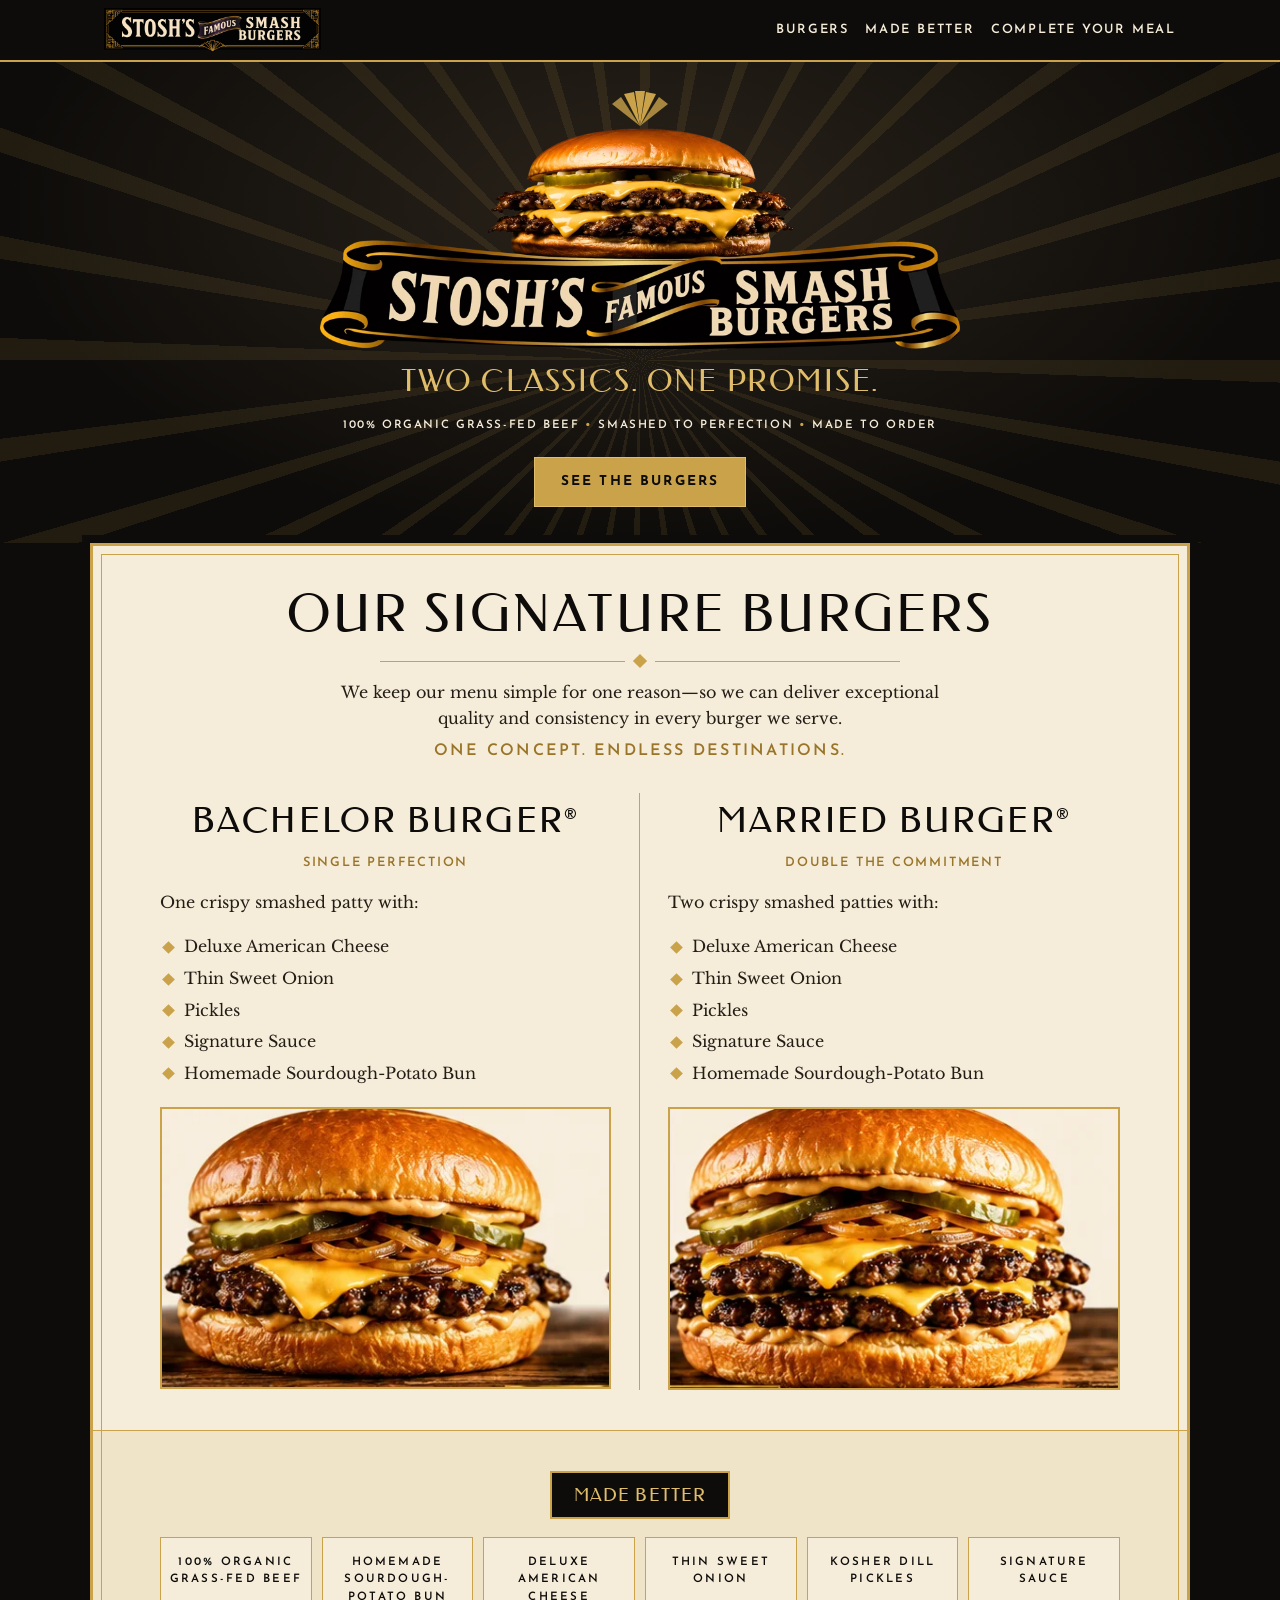
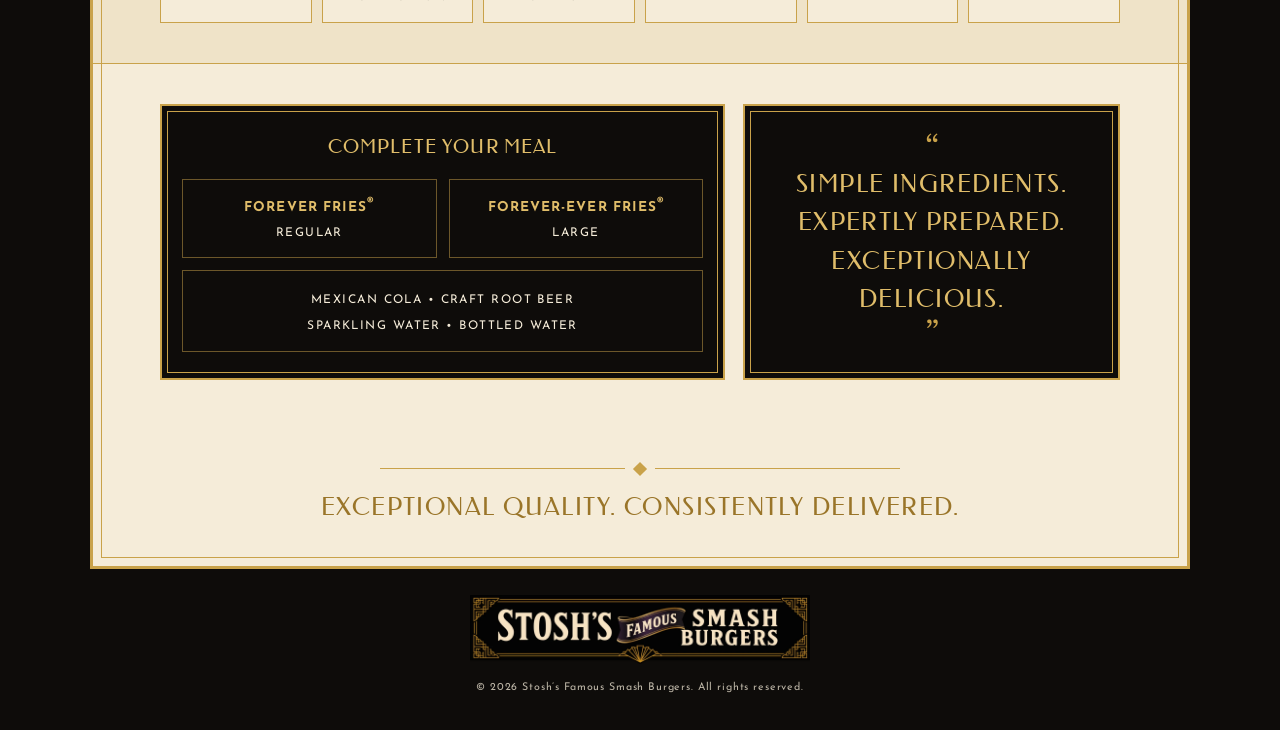
==== index.html @ ddd481c5 "Launch Stosh's Famous Smash Burgers site" ====
<!doctype html>
<html lang="en">
<head>
<meta charset="utf-8">
<meta name="viewport" content="width=device-width,initial-scale=1">
<title>Stosh’s Famous Smash Burgers | 100% Organic Grass-Fed Smash Burgers</title>
<meta name="description" content="Stosh’s Famous Smash Burgers: two classics, one promise. 100% organic grass-fed beef, smashed to perfection and made to order on a homemade sourdough-potato bun.">
<link rel="canonical" href="https://www.stoshsmashburgers.com/">
<meta name="theme-color" content="#0e0c0a">
<meta property="og:type" content="website">
<meta property="og:site_name" content="Stosh’s Famous Smash Burgers">
<meta property="og:title" content="Stosh’s Famous Smash Burgers">
<meta property="og:description" content="Two classics. One promise. 100% organic grass-fed beef, smashed to perfection, made to order.">
<meta property="og:url" content="https://www.stoshsmashburgers.com/">
<meta property="og:image" content="https://www.stoshsmashburgers.com/assets/stosh-smash-burgers-share.jpg">
<meta property="og:image:width" content="1200">
<meta property="og:image:height" content="630">
<meta property="og:image:alt" content="Stosh’s Famous Smash Burgers logo: a double smash burger over a black and gold ribbon">
<meta name="twitter:card" content="summary_large_image">
<meta name="twitter:title" content="Stosh’s Famous Smash Burgers">
<meta name="twitter:description" content="Two classics. One promise. 100% organic grass-fed beef, smashed to perfection, made to order.">
<meta name="twitter:image" content="https://www.stoshsmashburgers.com/assets/stosh-smash-burgers-share.jpg">
<meta name="twitter:image:alt" content="Stosh’s Famous Smash Burgers logo: a double smash burger over a black and gold ribbon">
<link rel="icon" href="favicon.ico" sizes="any">
<link rel="icon" type="image/png" sizes="32x32" href="favicon-32.png">
<link rel="apple-touch-icon" href="apple-touch-icon.png">
<link rel="manifest" href="site.webmanifest">
<link rel="preconnect" href="https://fonts.googleapis.com">
<link rel="preconnect" href="https://fonts.gstatic.com" crossorigin>
<link href="https://fonts.googleapis.com/css2?family=Federo&family=Josefin+Sans:wght@600;700&family=Libre+Baskerville:wght@400;700&display=swap" rel="stylesheet">
<link rel="stylesheet" href="style.css">
<script type="application/ld+json">
{"@context":"https://schema.org","@type":"Restaurant","name":"Stosh’s Famous Smash Burgers","url":"https://www.stoshsmashburgers.com/","image":"https://www.stoshsmashburgers.com/assets/stosh-smash-burgers-share.jpg","logo":"https://www.stoshsmashburgers.com/assets/icon-512.png","servesCuisine":"Burgers","slogan":"Exceptional quality. Consistently delivered."}
</script>
</head>
<body>
<a class="skip" href="#menu">Skip to the menu</a>
<header class="top">
  <div class="top-inner">
    <a class="logo" href="./" aria-label="Stosh’s Famous Smash Burgers home"><img src="assets/stosh-banner.webp" width="1400" height="284" alt="Stosh’s Famous Smash Burgers"></a>
    <nav aria-label="Main"><ul><li><a href="#menu">Burgers</a></li><li><a href="#made-better">Made Better</a></li><li><a href="#meal">Complete Your Meal</a></li></ul></nav>
  </div>
</header>
<main id="top">
  <section class="hero" aria-labelledby="hero-title">
    <svg class="fan" viewBox="0 0 72 36" aria-hidden="true"><g fill="#c9a24a"><path d="M36 36 L20 4 L30 2 Z"/><path d="M36 36 L31 1 L41 1 Z"/><path d="M36 36 L42 2 L52 4 Z"/><path d="M36 36 L8 14 L17 7 Z" opacity=".8"/><path d="M36 36 L55 7 L64 14 Z" opacity=".8"/></g></svg>
    <img class="mark" src="assets/stosh-burger-logo.webp" width="1000" height="348" alt="Stosh’s Famous Smash Burgers logo: a double smash burger over a black and gold ribbon">
    <h1 id="hero-title" class="deco sub">Two Classics. One Promise.</h1>
    <p class="tag caps">100% Organic Grass-Fed Beef <span>•</span> Smashed to Perfection <span>•</span> Made to Order</p>
    <a class="btn" href="#menu">See the Burgers</a>
  </section>

  <div class="frame">
    <section id="menu" aria-labelledby="menu-title">
      <div class="wrap">
        <h2 id="menu-title" class="deco title">Our Signature Burgers</h2>
        <div class="rule" aria-hidden="true"><i></i></div>
        <div class="intro">
          <p>We keep our menu simple for one reason—so we can deliver exceptional quality and consistency in every burger we serve.</p>
          <p class="caps gold">One Concept. Endless Destinations.</p>
        </div>
        <div class="menu-grid">
          <article class="item">
            <h3 class="deco">Bachelor Burger<sup>®</sup></h3>
            <p class="kicker caps">Single Perfection</p>
            <p>One crispy smashed patty with:</p>
            <ul><li>Deluxe American Cheese</li><li>Thin Sweet Onion</li><li>Pickles</li><li>Signature Sauce</li><li>Homemade Sourdough-Potato Bun</li></ul>
            <img src="assets/bachelor-burger.webp" width="474" height="297" loading="lazy" alt="Bachelor Burger: one crispy smashed patty with melted American cheese, thin sweet onion and pickles on a sourdough-potato bun">
          </article>
          <article class="item">
            <h3 class="deco">Married Burger<sup>®</sup></h3>
            <p class="kicker caps">Double the Commitment</p>
            <p>Two crispy smashed patties with:</p>
            <ul><li>Deluxe American Cheese</li><li>Thin Sweet Onion</li><li>Pickles</li><li>Signature Sauce</li><li>Homemade Sourdough-Potato Bun</li></ul>
            <img src="assets/married-burger.webp" width="485" height="297" loading="lazy" alt="Married Burger: two crispy smashed patties with melted American cheese, thin sweet onion and pickles on a sourdough-potato bun">
          </article>
        </div>
      </div>
    </section>

    <section id="made-better" class="better" aria-labelledby="better-title">
      <div class="wrap">
        <h2 id="better-title" class="deco banner-h">Made Better</h2>
        <ul class="ingredients caps">
          <li>100% Organic Grass-Fed Beef</li>
          <li>Homemade Sourdough-Potato Bun</li>
          <li>Deluxe American Cheese</li>
          <li>Thin Sweet Onion</li>
          <li>Kosher Dill Pickles</li>
          <li>Signature Sauce</li>
        </ul>
      </div>
    </section>

    <section id="meal" aria-labelledby="meal-title">
      <div class="wrap meal">
        <div class="panel">
          <h2 id="meal-title" class="deco">Complete Your Meal</h2>
          <div class="sides">
            <div class="s"><b>Forever Fries<sup>®</sup></b><span>Regular</span></div>
            <div class="s"><b>Forever-Ever Fries<sup>®</sup></b><span>Large</span></div>
            <div class="s drinks"><span>Mexican Cola • Craft Root Beer<br>Sparkling Water • Bottled Water</span></div>
          </div>
        </div>
        <div class="panel quote">
          <div class="q" aria-hidden="true">“</div>
          <blockquote class="deco">Simple ingredients.<br>Expertly prepared.<br>Exceptionally delicious.</blockquote>
          <div class="q" aria-hidden="true">”</div>
        </div>
      </div>
    </section>

    <div class="closing">
      <div class="rule" aria-hidden="true"><i></i></div>
      <p class="deco">Exceptional Quality. Consistently Delivered.</p>
    </div>
  </div>
</main>
<footer>
  <img src="assets/stosh-banner.webp" width="1400" height="284" loading="lazy" alt="Stosh’s Famous Smash Burgers">
  <small>© <span id="yr">2026</span> Stosh’s Famous Smash Burgers. All rights reserved.</small>
</footer>
<script>document.getElementById('yr').textContent=new Date().getFullYear();</script>
</body>
</html>
---- style.css ----
:root{--black:#0e0c0a;--ink:#1a1612;--cream:#f5ecd9;--cream-2:#efe3c8;--gold:#c9a24a;--gold-2:#e0bd6a;--gold-dk:#9a7529;--text:#231d16}
*{box-sizing:border-box}
html{scroll-behavior:smooth}
body{margin:0;background:var(--black);color:var(--text);font-family:"Libre Baskerville",Georgia,serif;font-size:16px;line-height:1.6;-webkit-text-size-adjust:100%}
img{max-width:100%;height:auto;display:block}
a{color:var(--gold-dk)}
.skip{position:absolute;left:-999px}.skip:focus{left:12px;top:12px;background:var(--gold);color:var(--black);padding:8px 12px;z-index:9}
.deco{font-family:"Federo","Josefin Sans",sans-serif;letter-spacing:.06em;text-transform:uppercase;font-weight:400}
.caps{font-family:"Josefin Sans",sans-serif;font-weight:600;letter-spacing:.14em;text-transform:uppercase}
header.top{background:var(--black);border-bottom:2px solid var(--gold);position:sticky;top:0;z-index:5}
.top-inner{max-width:1100px;margin:0 auto;display:flex;align-items:center;justify-content:space-between;gap:12px;padding:8px 14px}
.top-inner .logo img{height:44px;width:auto}
nav ul{list-style:none;margin:0;padding:0;display:flex;gap:16px}
nav a{color:var(--cream);text-decoration:none;font-family:"Josefin Sans",sans-serif;font-weight:600;font-size:.8rem;letter-spacing:.14em;text-transform:uppercase;padding:8px 0;display:inline-block}
nav a:hover,nav a:focus{color:var(--gold-2)}
@media (max-width:640px){nav{display:none}.top-inner{justify-content:center}.top-inner .logo img{height:40px}}
.frame{max-width:1100px;margin:0 auto;background:var(--cream);border:3px solid var(--gold);outline:8px solid var(--black);position:relative}
.frame::before{content:"";position:absolute;inset:8px;border:1px solid var(--gold);pointer-events:none}
.hero{background:radial-gradient(ellipse at 50% 30%,#2a231a 0%,var(--black) 70%);color:var(--cream);text-align:center;padding:28px 16px 36px;position:relative;overflow:hidden}
.hero::before{content:"";position:absolute;inset:0;background:repeating-conic-gradient(from 0deg at 50% 62%,rgba(201,162,74,.10) 0 2deg,transparent 2deg 9deg);pointer-events:none}
.hero>*{position:relative}
.hero .mark{max-width:640px;margin:0 auto 8px;width:100%}
.hero .sub{color:var(--gold-2);font-size:clamp(1.2rem,4.6vw,1.9rem);margin:6px 0}
.hero .tag{color:var(--cream);font-size:.72rem;margin:10px auto 0;max-width:46rem;line-height:1.9}
.hero .tag span{color:var(--gold)}
.btn{display:inline-block;margin-top:20px;background:var(--gold);color:var(--black);text-decoration:none;padding:13px 26px;border:1px solid var(--gold-2);font-family:"Josefin Sans",sans-serif;font-weight:700;letter-spacing:.16em;text-transform:uppercase;font-size:.85rem}
.btn:hover,.btn:focus{background:var(--gold-2)}
.fan{display:block;margin:0 auto;width:72px;height:36px}
section{padding:40px 18px}
.wrap{max-width:960px;margin:0 auto}
h1,h2,h3{margin:0;color:var(--black)}
.title{text-align:center;font-size:clamp(1.9rem,7vw,3.2rem);line-height:1.1}
.rule{display:flex;align-items:center;gap:10px;justify-content:center;margin:14px auto;max-width:520px}
.rule::before,.rule::after{content:"";flex:1;height:1px;background:var(--gold)}
.rule i{width:10px;height:10px;background:var(--gold);transform:rotate(45deg);display:block}
.gold{color:var(--gold-dk)}
.intro{text-align:center;max-width:40rem;margin:0 auto}
.intro p{margin:0 0 8px}
.menu-grid{display:grid;grid-template-columns:1fr;gap:28px;margin-top:28px}
@media (min-width:760px){.menu-grid{grid-template-columns:1fr 1fr;gap:0}.menu-grid .item:first-child{border-right:1px solid var(--gold);padding-right:28px}.menu-grid .item:last-child{padding-left:28px}}
.item h3{font-size:clamp(1.6rem,6vw,2.2rem);text-align:center}
.item h3 sup{font-size:.45em;vertical-align:super}
.item .kicker{text-align:center;color:var(--gold-dk);font-size:.8rem;margin:4px 0 14px}
.item ul{list-style:none;padding:0;margin:8px 0 18px}
.item li{padding:3px 0 3px 24px;position:relative}
.item li::before{content:"";position:absolute;left:4px;top:.72em;width:9px;height:9px;background:var(--gold);transform:rotate(45deg)}
.item img{border:2px solid var(--gold);width:100%;aspect-ratio:16/10;object-fit:cover}
.banner-h{display:table;margin:0 auto 18px;background:var(--black);color:var(--gold-2);border:2px solid var(--gold);padding:8px 22px;font-size:1.1rem}
.better{background:var(--cream-2);border-top:1px solid var(--gold);border-bottom:1px solid var(--gold)}
.ingredients{list-style:none;margin:0;padding:0;display:grid;grid-template-columns:repeat(2,1fr);gap:10px}
@media (min-width:760px){.ingredients{grid-template-columns:repeat(6,1fr)}}
.ingredients li{background:var(--cream);border:1px solid var(--gold);text-align:center;padding:16px 8px;font-size:.72rem;line-height:1.5;display:flex;flex-direction:column;align-items:center;gap:8px;color:var(--black)}
.ingredients svg{width:34px;height:34px;fill:var(--gold-dk)}
.meal{display:grid;grid-template-columns:1fr;gap:18px}
@media (min-width:760px){.meal{grid-template-columns:3fr 2fr}}
.panel{background:var(--black);color:var(--cream);border:2px solid var(--gold);outline:1px solid var(--gold);outline-offset:-8px;padding:26px 20px;text-align:center}
.panel h2{color:var(--gold-2);font-size:1.2rem;margin-bottom:16px}
.sides{display:grid;grid-template-columns:1fr 1fr;gap:12px}
.sides .s{border:1px solid rgba(201,162,74,.5);padding:14px 8px}
.sides .s b{display:block;color:var(--gold-2);font-family:"Josefin Sans",sans-serif;letter-spacing:.08em;text-transform:uppercase;font-size:.85rem}
.sides .s span{font-size:.75rem;letter-spacing:.12em;text-transform:uppercase;font-family:"Josefin Sans",sans-serif}
.sides .drinks{grid-column:1/-1}
.quote{display:flex;flex-direction:column;justify-content:center}
.quote blockquote{margin:0;color:var(--gold-2);font-size:clamp(1.1rem,4.4vw,1.5rem);line-height:1.6}
.quote .q{color:var(--gold);font-size:2rem;line-height:1}
.closing{text-align:center;padding:30px 18px 40px}
.closing p{font-size:clamp(1rem,4vw,1.5rem);color:var(--gold-dk);margin:0}
footer{background:var(--black);color:var(--cream);text-align:center;padding:26px 16px 34px;font-size:.8rem}
footer img{max-width:340px;margin:0 auto 12px;width:80%}
footer small{opacity:.75;font-family:"Josefin Sans",sans-serif;letter-spacing:.08em}
.nf{min-height:60vh;text-align:center;padding:60px 18px}
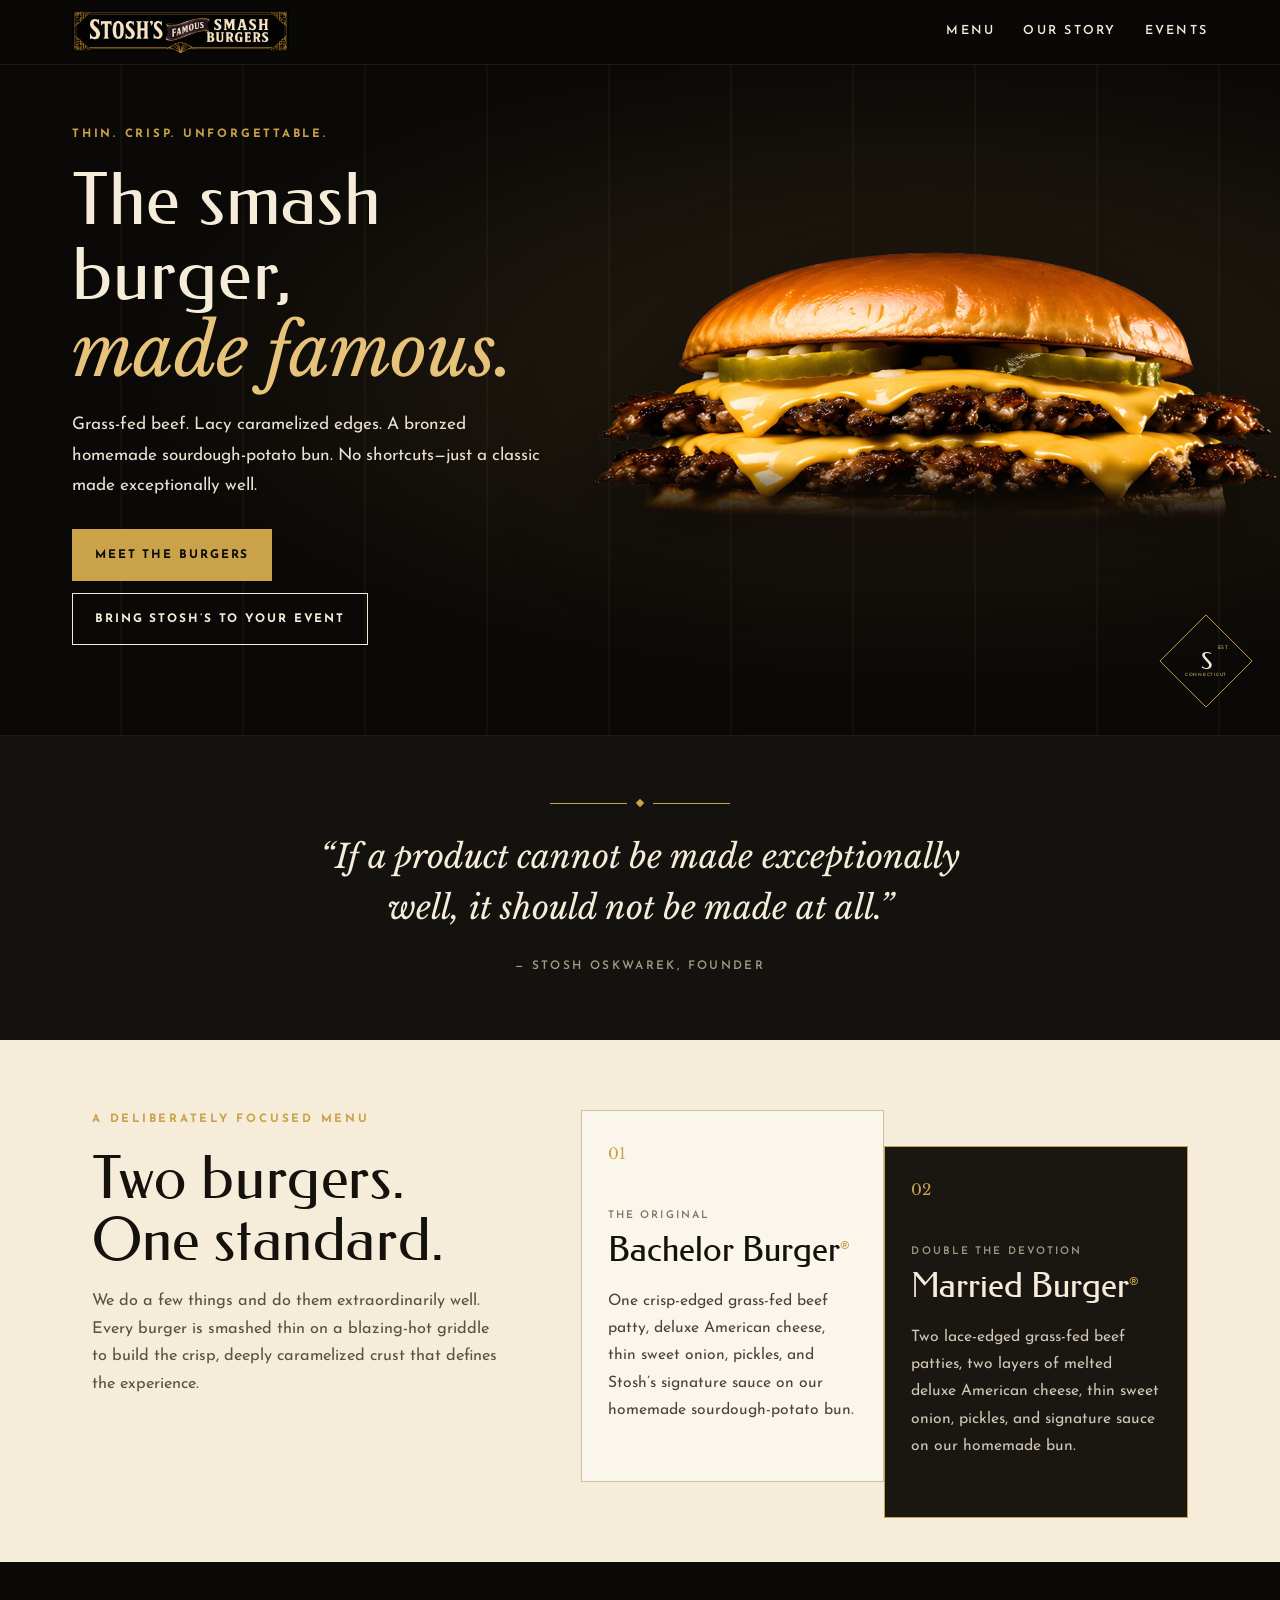
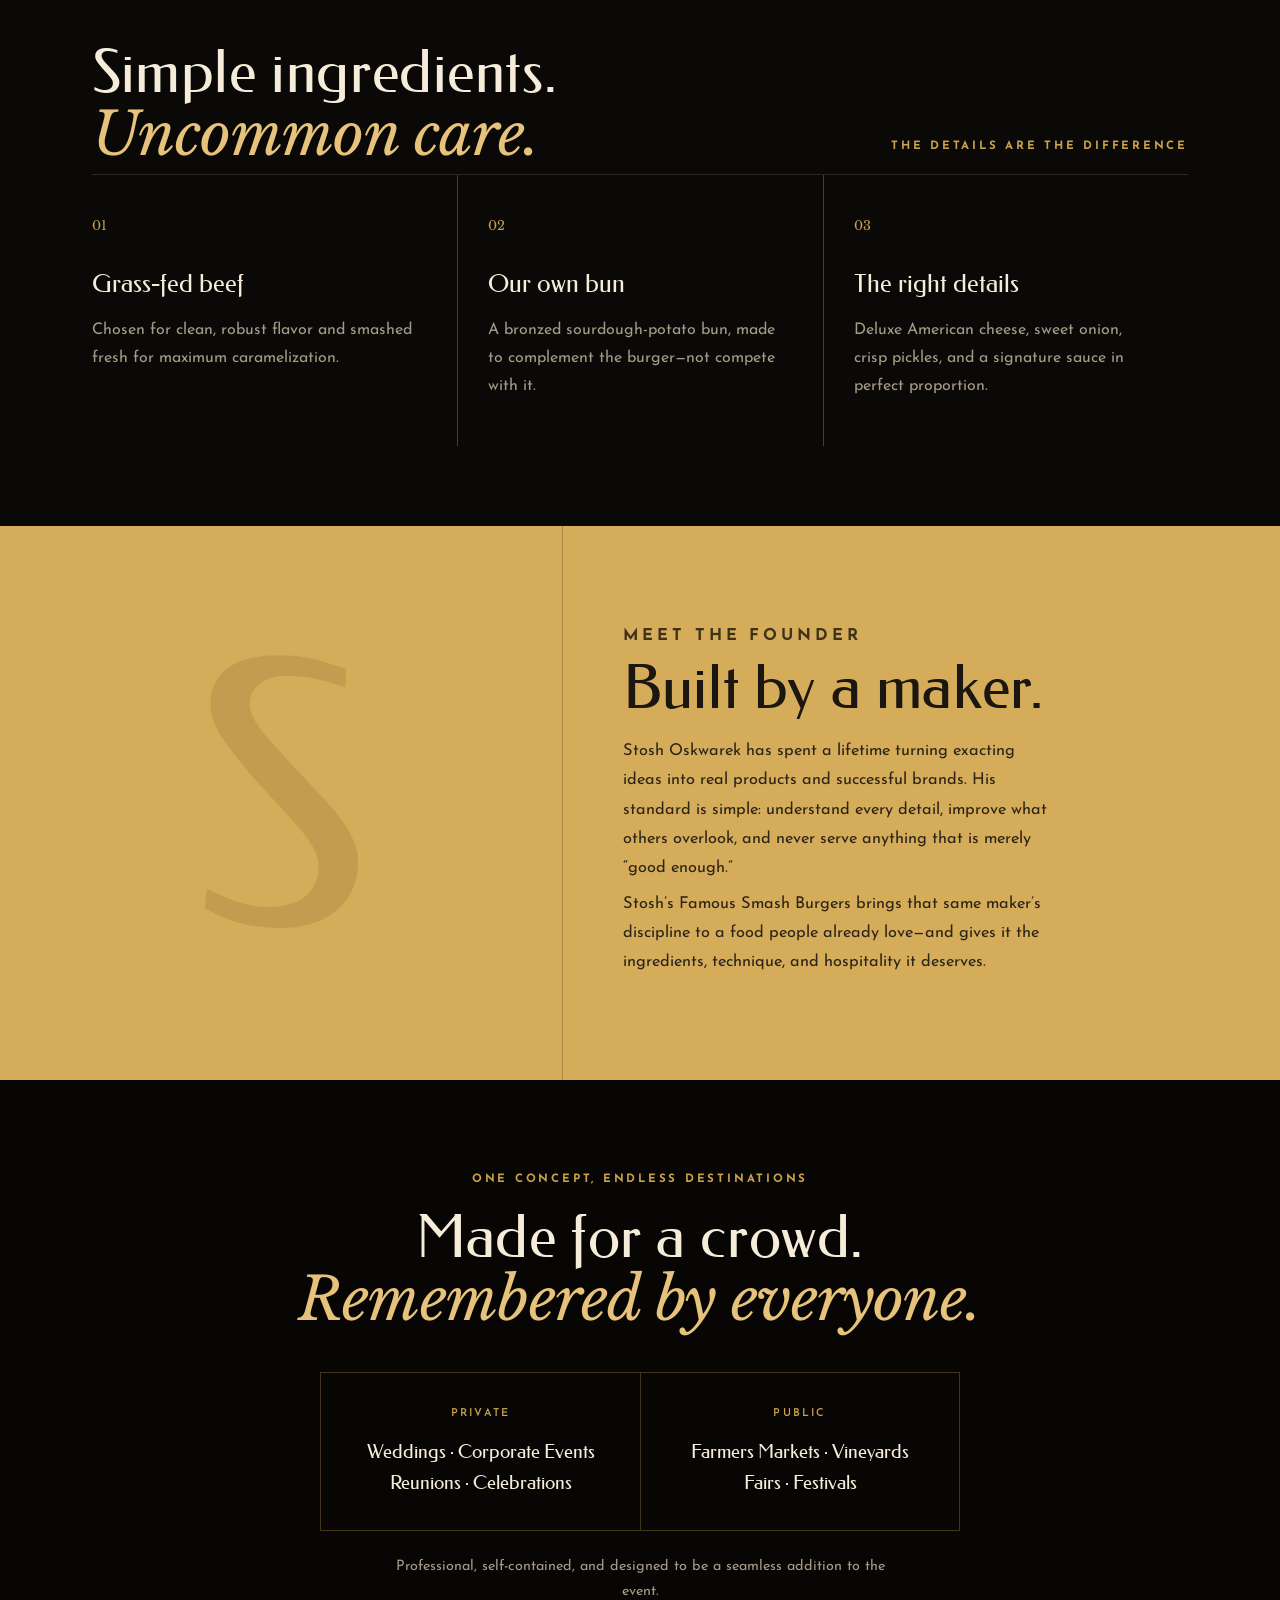
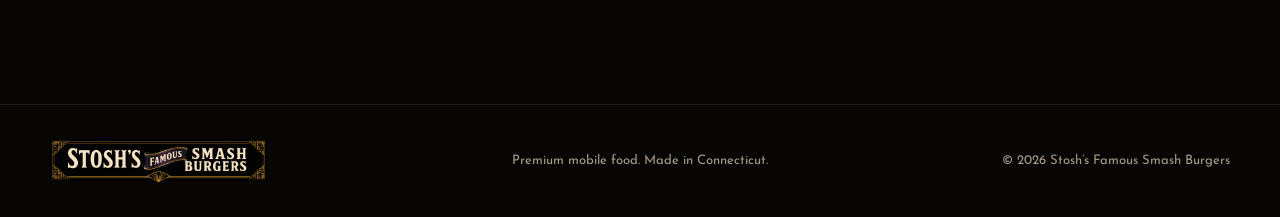
==== commit 967285ec: "Match ChatGPT site content and layout: hero, quote, menu, details, founder, events" ====
--- a/index.html
+++ b/index.html
@@ -3,123 +3,132 @@
 <head>
 <meta charset="utf-8">
 <meta name="viewport" content="width=device-width,initial-scale=1">
-<title>Stosh’s Famous Smash Burgers | 100% Organic Grass-Fed Smash Burgers</title>
-<meta name="description" content="Stosh’s Famous Smash Burgers: two classics, one promise. 100% organic grass-fed beef, smashed to perfection and made to order on a homemade sourdough-potato bun.">
+<title>Stosh’s Famous Smash Burgers | The smash burger, made famous.</title>
+<meta name="description" content="Thin. Crisp. Unforgettable. Stosh’s Famous Smash Burgers: grass-fed beef, lacy caramelized edges and a bronzed homemade sourdough-potato bun. Premium mobile food for private and public events, made in Connecticut.">
 <link rel="canonical" href="https://www.stoshsmashburgers.com/">
-<meta name="theme-color" content="#0e0c0a">
+<meta name="theme-color" content="#0a0907">
 <meta property="og:type" content="website">
 <meta property="og:site_name" content="Stosh’s Famous Smash Burgers">
-<meta property="og:title" content="Stosh’s Famous Smash Burgers">
-<meta property="og:description" content="Two classics. One promise. 100% organic grass-fed beef, smashed to perfection, made to order.">
+<meta property="og:title" content="Stosh’s Famous Smash Burgers | The smash burger, made famous.">
+<meta property="og:description" content="Grass-fed beef. Lacy caramelized edges. A bronzed homemade sourdough-potato bun. Premium mobile food. Made in Connecticut.">
 <meta property="og:url" content="https://www.stoshsmashburgers.com/">
 <meta property="og:image" content="https://www.stoshsmashburgers.com/assets/stosh-smash-burgers-share.jpg">
 <meta property="og:image:width" content="1200">
 <meta property="og:image:height" content="630">
-<meta property="og:image:alt" content="Stosh’s Famous Smash Burgers logo: a double smash burger over a black and gold ribbon">
+<meta property="og:image:alt" content="Stosh’s Famous Smash Burgers logo over a black and gold background with the words: The smash burger, made famous.">
 <meta name="twitter:card" content="summary_large_image">
-<meta name="twitter:title" content="Stosh’s Famous Smash Burgers">
-<meta name="twitter:description" content="Two classics. One promise. 100% organic grass-fed beef, smashed to perfection, made to order.">
+<meta name="twitter:title" content="Stosh’s Famous Smash Burgers | The smash burger, made famous.">
+<meta name="twitter:description" content="Grass-fed beef. Lacy caramelized edges. A bronzed homemade sourdough-potato bun. Premium mobile food. Made in Connecticut.">
 <meta name="twitter:image" content="https://www.stoshsmashburgers.com/assets/stosh-smash-burgers-share.jpg">
-<meta name="twitter:image:alt" content="Stosh’s Famous Smash Burgers logo: a double smash burger over a black and gold ribbon">
+<meta name="twitter:image:alt" content="Stosh’s Famous Smash Burgers logo over a black and gold background with the words: The smash burger, made famous.">
 <link rel="icon" href="favicon.ico" sizes="any">
 <link rel="icon" type="image/png" sizes="32x32" href="favicon-32.png">
 <link rel="apple-touch-icon" href="apple-touch-icon.png">
 <link rel="manifest" href="site.webmanifest">
 <link rel="preconnect" href="https://fonts.googleapis.com">
 <link rel="preconnect" href="https://fonts.gstatic.com" crossorigin>
-<link href="https://fonts.googleapis.com/css2?family=Federo&family=Josefin+Sans:wght@600;700&family=Libre+Baskerville:wght@400;700&display=swap" rel="stylesheet">
+<link href="https://fonts.googleapis.com/css2?family=Federo&family=Josefin+Sans:wght@400;600;700&family=Libre+Baskerville:ital,wght@0,400;0,700;1,400&display=swap" rel="stylesheet">
 <link rel="stylesheet" href="style.css">
 <script type="application/ld+json">
-{"@context":"https://schema.org","@type":"Restaurant","name":"Stosh’s Famous Smash Burgers","url":"https://www.stoshsmashburgers.com/","image":"https://www.stoshsmashburgers.com/assets/stosh-smash-burgers-share.jpg","logo":"https://www.stoshsmashburgers.com/assets/icon-512.png","servesCuisine":"Burgers","slogan":"Exceptional quality. Consistently delivered."}
+{"@context":"https://schema.org","@type":"FoodEstablishment","name":"Stosh’s Famous Smash Burgers","url":"https://www.stoshsmashburgers.com/","image":"https://www.stoshsmashburgers.com/assets/stosh-smash-burgers-share.jpg","logo":"https://www.stoshsmashburgers.com/assets/icon-512.png","description":"Premium mobile food. Made in Connecticut. Smash burgers made with grass-fed beef on a homemade sourdough-potato bun, for weddings, corporate events, reunions, celebrations, farmers markets, vineyards, fairs and festivals.","slogan":"Thin. Crisp. Unforgettable.","servesCuisine":"Burgers","founder":{"@type":"Person","name":"Stosh Oskwarek"},"foundingLocation":{"@type":"Place","name":"Connecticut"},"hasMenu":{"@type":"Menu","hasMenuSection":{"@type":"MenuSection","name":"Burgers","hasMenuItem":[{"@type":"MenuItem","name":"Bachelor Burger®","description":"One crisp-edged grass-fed beef patty, deluxe American cheese, thin sweet onion, pickles, and Stosh’s signature sauce on our homemade sourdough-potato bun."},{"@type":"MenuItem","name":"Married Burger®","description":"Two lace-edged grass-fed beef patties, two layers of melted deluxe American cheese, thin sweet onion, pickles, and signature sauce on our homemade bun."}]}}}
 </script>
 </head>
 <body>
 <a class="skip" href="#menu">Skip to the menu</a>
 <header class="top">
   <div class="top-inner">
-    <a class="logo" href="./" aria-label="Stosh’s Famous Smash Burgers home"><img src="assets/stosh-banner.webp" width="1400" height="284" alt="Stosh’s Famous Smash Burgers"></a>
-    <nav aria-label="Main"><ul><li><a href="#menu">Burgers</a></li><li><a href="#made-better">Made Better</a></li><li><a href="#meal">Complete Your Meal</a></li></ul></nav>
+    <a class="logo" href="#top" aria-label="Stosh’s Famous Smash Burgers, back to top"><img src="assets/stosh-banner.webp" width="1400" height="284" alt="Stosh’s Famous Smash Burgers"></a>
+    <nav aria-label="Main"><ul><li><a href="#menu">Menu</a></li><li><a href="#story">Our Story</a></li><li><a href="#events">Events</a></li></ul></nav>
   </div>
 </header>
-<main id="top">
-  <section class="hero" aria-labelledby="hero-title">
-    <svg class="fan" viewBox="0 0 72 36" aria-hidden="true"><g fill="#c9a24a"><path d="M36 36 L20 4 L30 2 Z"/><path d="M36 36 L31 1 L41 1 Z"/><path d="M36 36 L42 2 L52 4 Z"/><path d="M36 36 L8 14 L17 7 Z" opacity=".8"/><path d="M36 36 L55 7 L64 14 Z" opacity=".8"/></g></svg>
-    <img class="mark" src="assets/stosh-burger-logo.webp" width="1000" height="348" alt="Stosh’s Famous Smash Burgers logo: a double smash burger over a black and gold ribbon">
-    <h1 id="hero-title" class="deco sub">Two Classics. One Promise.</h1>
-    <p class="tag caps">100% Organic Grass-Fed Beef <span>•</span> Smashed to Perfection <span>•</span> Made to Order</p>
-    <a class="btn" href="#menu">See the Burgers</a>
+<main>
+  <section class="hero" id="top" aria-labelledby="hero-title">
+    <div class="hero-inner">
+      <div class="hero-copy">
+        <p class="eyebrow">Thin. Crisp. Unforgettable.</p>
+        <h1 id="hero-title" class="display">The smash burger, <em>made famous.</em></h1>
+        <p class="lede">Grass-fed beef. Lacy caramelized edges. A bronzed homemade sourdough-potato bun. No shortcuts—just a classic made exceptionally well.</p>
+        <div class="btns"><a class="btn solid" href="#menu">Meet the Burgers</a><a class="btn line" href="#events">Bring Stosh’s to Your Event</a></div>
+      </div>
+      <div class="hero-art"><img src="assets/hero-smash-burger.webp" width="1400" height="449" fetchpriority="high" alt="A double smash burger with melted American cheese and pickles on a bronzed bun"></div>
+    </div>
+    <svg class="badge" viewBox="0 0 100 100" role="img" aria-label="Est. Connecticut"><path d="M50 2 L98 50 L50 98 L2 50 Z" fill="none" stroke="#c9a24a" stroke-width="1"/><text x="62" y="38" fill="#e6c27a" font-family="Josefin Sans,sans-serif" font-size="5" letter-spacing=".8">EST.</text><text x="50" y="58" text-anchor="middle" fill="#f5ecd9" font-family="Federo,serif" font-size="24">S</text><text x="50" y="66" text-anchor="middle" fill="#e6c27a" font-family="Josefin Sans,sans-serif" font-size="4.6" letter-spacing=".8">CONNECTICUT</text></svg>
   </section>
 
-  <div class="frame">
-    <section id="menu" aria-labelledby="menu-title">
-      <div class="wrap">
-        <h2 id="menu-title" class="deco title">Our Signature Burgers</h2>
-        <div class="rule" aria-hidden="true"><i></i></div>
-        <div class="intro">
-          <p>We keep our menu simple for one reason—so we can deliver exceptional quality and consistency in every burger we serve.</p>
-          <p class="caps gold">One Concept. Endless Destinations.</p>
-        </div>
-        <div class="menu-grid">
-          <article class="item">
-            <h3 class="deco">Bachelor Burger<sup>®</sup></h3>
-            <p class="kicker caps">Single Perfection</p>
-            <p>One crispy smashed patty with:</p>
-            <ul><li>Deluxe American Cheese</li><li>Thin Sweet Onion</li><li>Pickles</li><li>Signature Sauce</li><li>Homemade Sourdough-Potato Bun</li></ul>
-            <img src="assets/bachelor-burger.webp" width="474" height="297" loading="lazy" alt="Bachelor Burger: one crispy smashed patty with melted American cheese, thin sweet onion and pickles on a sourdough-potato bun">
-          </article>
-          <article class="item">
-            <h3 class="deco">Married Burger<sup>®</sup></h3>
-            <p class="kicker caps">Double the Commitment</p>
-            <p>Two crispy smashed patties with:</p>
-            <ul><li>Deluxe American Cheese</li><li>Thin Sweet Onion</li><li>Pickles</li><li>Signature Sauce</li><li>Homemade Sourdough-Potato Bun</li></ul>
-            <img src="assets/married-burger.webp" width="485" height="297" loading="lazy" alt="Married Burger: two crispy smashed patties with melted American cheese, thin sweet onion and pickles on a sourdough-potato bun">
-          </article>
-        </div>
+  <section class="quote" aria-label="Founder quote">
+    <div class="rule" aria-hidden="true"><i></i></div>
+    <figure style="margin:0">
+      <blockquote>“If a product cannot be made exceptionally well, it should not be made at all.”</blockquote>
+      <figcaption><cite>— STOSH OSKWAREK, FOUNDER</cite></figcaption>
+    </figure>
+  </section>
+
+  <section class="menu" id="menu" aria-labelledby="menu-title">
+    <div class="wrap menu-grid">
+      <div>
+        <p class="eyebrow">A Deliberately Focused Menu</p>
+        <h2 id="menu-title" class="display">Two burgers.<br>One standard.</h2>
+        <p class="intro">We do a few things and do them extraordinarily well. Every burger is smashed thin on a blazing-hot griddle to build the crisp, deeply caramelized crust that defines the experience.</p>
       </div>
-    </section>
+      <div class="cards">
+        <article class="card light">
+          <p class="num">01</p>
+          <p class="kick">The Original</p>
+          <h3>Bachelor Burger<sup>®</sup></h3>
+          <p class="desc">One crisp-edged grass-fed beef patty, deluxe American cheese, thin sweet onion, pickles, and Stosh’s signature sauce on our homemade sourdough-potato bun.</p>
+        </article>
+        <article class="card dark">
+          <p class="num">02</p>
+          <p class="kick">Double the Devotion</p>
+          <h3>Married Burger<sup>®</sup></h3>
+          <p class="desc">Two lace-edged grass-fed beef patties, two layers of melted deluxe American cheese, thin sweet onion, pickles, and signature sauce on our homemade bun.</p>
+        </article>
+      </div>
+    </div>
+  </section>
 
-    <section id="made-better" class="better" aria-labelledby="better-title">
-      <div class="wrap">
-        <h2 id="better-title" class="deco banner-h">Made Better</h2>
-        <ul class="ingredients caps">
-          <li>100% Organic Grass-Fed Beef</li>
-          <li>Homemade Sourdough-Potato Bun</li>
-          <li>Deluxe American Cheese</li>
-          <li>Thin Sweet Onion</li>
-          <li>Kosher Dill Pickles</li>
-          <li>Signature Sauce</li>
-        </ul>
+  <section class="details" aria-labelledby="details-title">
+    <div class="wrap">
+      <div class="details-head">
+        <h2 id="details-title" class="display">Simple ingredients. <em>Uncommon care.</em></h2>
+        <p class="eyebrow">The Details Are the Difference</p>
       </div>
-    </section>
+      <ol class="points">
+        <li><p class="num">01</p><h3>Grass-fed beef</h3><p>Chosen for clean, robust flavor and smashed fresh for maximum caramelization.</p></li>
+        <li><p class="num">02</p><h3>Our own bun</h3><p>A bronzed sourdough-potato bun, made to complement the burger—not compete with it.</p></li>
+        <li><p class="num">03</p><h3>The right details</h3><p>Deluxe American cheese, sweet onion, crisp pickles, and a signature sauce in perfect proportion.</p></li>
+      </ol>
+    </div>
+  </section>
 
-    <section id="meal" aria-labelledby="meal-title">
-      <div class="wrap meal">
-        <div class="panel">
-          <h2 id="meal-title" class="deco">Complete Your Meal</h2>
-          <div class="sides">
-            <div class="s"><b>Forever Fries<sup>®</sup></b><span>Regular</span></div>
-            <div class="s"><b>Forever-Ever Fries<sup>®</sup></b><span>Large</span></div>
-            <div class="s drinks"><span>Mexican Cola • Craft Root Beer<br>Sparkling Water • Bottled Water</span></div>
-          </div>
-        </div>
-        <div class="panel quote">
-          <div class="q" aria-hidden="true">“</div>
-          <blockquote class="deco">Simple ingredients.<br>Expertly prepared.<br>Exceptionally delicious.</blockquote>
-          <div class="q" aria-hidden="true">”</div>
-        </div>
+  <section class="founder" id="story" aria-labelledby="story-title">
+    <div class="mono" aria-hidden="true">S</div>
+    <div class="copy">
+      <p class="eyebrow">Meet the Founder</p>
+      <h2 id="story-title" class="display">Built by a maker.</h2>
+      <p>Stosh Oskwarek has spent a lifetime turning exacting ideas into real products and successful brands. His standard is simple: understand every detail, improve what others overlook, and never serve anything that is merely “good enough.”</p>
+      <p>Stosh’s Famous Smash Burgers brings that same maker’s discipline to a food people already love—and gives it the ingredients, technique, and hospitality it deserves.</p>
+    </div>
+  </section>
+
+  <section class="events" id="events" aria-labelledby="events-title">
+    <div class="wrap">
+      <p class="eyebrow">One Concept, Endless Destinations</p>
+      <h2 id="events-title" class="display">Made for a crowd. <em>Remembered by everyone.</em></h2>
+      <div class="ev-grid">
+        <div><h3>PRIVATE</h3><p>Weddings · Corporate Events<br>Reunions · Celebrations</p></div>
+        <div><h3>PUBLIC</h3><p>Farmers Markets · Vineyards<br>Fairs · Festivals</p></div>
       </div>
-    </section>
-
-    <div class="closing">
-      <div class="rule" aria-hidden="true"><i></i></div>
-      <p class="deco">Exceptional Quality. Consistently Delivered.</p>
+      <p class="note">Professional, self-contained, and designed to be a seamless addition to the event.</p>
     </div>
-  </div>
+  </section>
 </main>
 <footer>
-  <img src="assets/stosh-banner.webp" width="1400" height="284" loading="lazy" alt="Stosh’s Famous Smash Burgers">
-  <small>© <span id="yr">2026</span> Stosh’s Famous Smash Burgers. All rights reserved.</small>
+  <div class="foot">
+    <a href="#top" aria-label="Back to top"><img src="assets/stosh-banner.webp" width="1400" height="284" loading="lazy" alt="Stosh’s Famous Smash Burgers"></a>
+    <p class="c">Premium mobile food. Made in Connecticut.</p>
+    <p class="r">© 2026 Stosh’s Famous Smash Burgers</p>
+  </div>
 </footer>
-<script>document.getElementById('yr').textContent=new Date().getFullYear();</script>
 </body>
 </html>
--- a/style.css
+++ b/style.css
@@ -1,71 +1,97 @@
-:root{--black:#0e0c0a;--ink:#1a1612;--cream:#f5ecd9;--cream-2:#efe3c8;--gold:#c9a24a;--gold-2:#e0bd6a;--gold-dk:#9a7529;--text:#231d16}
+:root{--black:#0a0907;--ink:#14120e;--ink-2:#1a1712;--cream:#f5ecd9;--cream-2:#efe3c8;--gold:#c9a24a;--gold-2:#e6c27a;--gold-bg:#d4ac5a;--gold-dk:#8f6b22;--text:#2a241b;--muted:#a59a86;--line:rgba(201,162,74,.35)}
 *{box-sizing:border-box}
-html{scroll-behavior:smooth}
-body{margin:0;background:var(--black);color:var(--text);font-family:"Libre Baskerville",Georgia,serif;font-size:16px;line-height:1.6;-webkit-text-size-adjust:100%}
+html{scroll-behavior:smooth;scroll-padding-top:72px}
+body{margin:0;background:var(--black);color:var(--cream);font-family:"Libre Baskerville",Georgia,serif;font-size:16px;line-height:1.7;-webkit-text-size-adjust:100%}
 img{max-width:100%;height:auto;display:block}
-a{color:var(--gold-dk)}
 .skip{position:absolute;left:-999px}.skip:focus{left:12px;top:12px;background:var(--gold);color:var(--black);padding:8px 12px;z-index:9}
-.deco{font-family:"Federo","Josefin Sans",sans-serif;letter-spacing:.06em;text-transform:uppercase;font-weight:400}
-.caps{font-family:"Josefin Sans",sans-serif;font-weight:600;letter-spacing:.14em;text-transform:uppercase}
-header.top{background:var(--black);border-bottom:2px solid var(--gold);position:sticky;top:0;z-index:5}
-.top-inner{max-width:1100px;margin:0 auto;display:flex;align-items:center;justify-content:space-between;gap:12px;padding:8px 14px}
-.top-inner .logo img{height:44px;width:auto}
-nav ul{list-style:none;margin:0;padding:0;display:flex;gap:16px}
-nav a{color:var(--cream);text-decoration:none;font-family:"Josefin Sans",sans-serif;font-weight:600;font-size:.8rem;letter-spacing:.14em;text-transform:uppercase;padding:8px 0;display:inline-block}
+.eyebrow{font-family:"Josefin Sans",sans-serif;font-weight:700;font-size:.72rem;letter-spacing:.24em;text-transform:uppercase;color:var(--gold);margin:0 0 18px}
+.display{font-family:"Federo",serif;font-weight:400;line-height:1.05;margin:0;letter-spacing:.01em}
+.display em{display:block;font-family:"Libre Baskerville",serif;font-style:italic;color:var(--gold-2);letter-spacing:-.01em}
+.wrap{max-width:1140px;margin:0 auto;padding:0 22px}
+.rule{display:flex;align-items:center;gap:10px;justify-content:center;margin:0 auto 26px;width:180px}
+.rule::before,.rule::after{content:"";flex:1;height:1px;background:var(--gold)}
+.rule i{width:6px;height:6px;background:var(--gold);transform:rotate(45deg);display:block}
+/* header */
+header.top{position:sticky;top:0;z-index:5;background:rgba(10,9,7,.94);border-bottom:1px solid rgba(255,255,255,.08);backdrop-filter:blur(6px)}
+.top-inner{max-width:1180px;margin:0 auto;display:flex;align-items:center;justify-content:space-between;gap:12px;padding:10px 22px}
+.logo img{height:44px;width:auto}
+nav ul{list-style:none;margin:0;padding:0;display:flex;gap:28px}
+nav a{color:var(--cream);text-decoration:none;font-family:"Josefin Sans",sans-serif;font-weight:600;font-size:.78rem;letter-spacing:.18em;text-transform:uppercase;padding:8px 0;display:inline-block}
 nav a:hover,nav a:focus{color:var(--gold-2)}
-@media (max-width:640px){nav{display:none}.top-inner{justify-content:center}.top-inner .logo img{height:40px}}
-.frame{max-width:1100px;margin:0 auto;background:var(--cream);border:3px solid var(--gold);outline:8px solid var(--black);position:relative}
-.frame::before{content:"";position:absolute;inset:8px;border:1px solid var(--gold);pointer-events:none}
-.hero{background:radial-gradient(ellipse at 50% 30%,#2a231a 0%,var(--black) 70%);color:var(--cream);text-align:center;padding:28px 16px 36px;position:relative;overflow:hidden}
-.hero::before{content:"";position:absolute;inset:0;background:repeating-conic-gradient(from 0deg at 50% 62%,rgba(201,162,74,.10) 0 2deg,transparent 2deg 9deg);pointer-events:none}
-.hero>*{position:relative}
-.hero .mark{max-width:640px;margin:0 auto 8px;width:100%}
-.hero .sub{color:var(--gold-2);font-size:clamp(1.2rem,4.6vw,1.9rem);margin:6px 0}
-.hero .tag{color:var(--cream);font-size:.72rem;margin:10px auto 0;max-width:46rem;line-height:1.9}
-.hero .tag span{color:var(--gold)}
-.btn{display:inline-block;margin-top:20px;background:var(--gold);color:var(--black);text-decoration:none;padding:13px 26px;border:1px solid var(--gold-2);font-family:"Josefin Sans",sans-serif;font-weight:700;letter-spacing:.16em;text-transform:uppercase;font-size:.85rem}
-.btn:hover,.btn:focus{background:var(--gold-2)}
-.fan{display:block;margin:0 auto;width:72px;height:36px}
-section{padding:40px 18px}
-.wrap{max-width:960px;margin:0 auto}
-h1,h2,h3{margin:0;color:var(--black)}
-.title{text-align:center;font-size:clamp(1.9rem,7vw,3.2rem);line-height:1.1}
-.rule{display:flex;align-items:center;gap:10px;justify-content:center;margin:14px auto;max-width:520px}
-.rule::before,.rule::after{content:"";flex:1;height:1px;background:var(--gold)}
-.rule i{width:10px;height:10px;background:var(--gold);transform:rotate(45deg);display:block}
-.gold{color:var(--gold-dk)}
-.intro{text-align:center;max-width:40rem;margin:0 auto}
-.intro p{margin:0 0 8px}
-.menu-grid{display:grid;grid-template-columns:1fr;gap:28px;margin-top:28px}
-@media (min-width:760px){.menu-grid{grid-template-columns:1fr 1fr;gap:0}.menu-grid .item:first-child{border-right:1px solid var(--gold);padding-right:28px}.menu-grid .item:last-child{padding-left:28px}}
-.item h3{font-size:clamp(1.6rem,6vw,2.2rem);text-align:center}
-.item h3 sup{font-size:.45em;vertical-align:super}
-.item .kicker{text-align:center;color:var(--gold-dk);font-size:.8rem;margin:4px 0 14px}
-.item ul{list-style:none;padding:0;margin:8px 0 18px}
-.item li{padding:3px 0 3px 24px;position:relative}
-.item li::before{content:"";position:absolute;left:4px;top:.72em;width:9px;height:9px;background:var(--gold);transform:rotate(45deg)}
-.item img{border:2px solid var(--gold);width:100%;aspect-ratio:16/10;object-fit:cover}
-.banner-h{display:table;margin:0 auto 18px;background:var(--black);color:var(--gold-2);border:2px solid var(--gold);padding:8px 22px;font-size:1.1rem}
-.better{background:var(--cream-2);border-top:1px solid var(--gold);border-bottom:1px solid var(--gold)}
-.ingredients{list-style:none;margin:0;padding:0;display:grid;grid-template-columns:repeat(2,1fr);gap:10px}
-@media (min-width:760px){.ingredients{grid-template-columns:repeat(6,1fr)}}
-.ingredients li{background:var(--cream);border:1px solid var(--gold);text-align:center;padding:16px 8px;font-size:.72rem;line-height:1.5;display:flex;flex-direction:column;align-items:center;gap:8px;color:var(--black)}
-.ingredients svg{width:34px;height:34px;fill:var(--gold-dk)}
-.meal{display:grid;grid-template-columns:1fr;gap:18px}
-@media (min-width:760px){.meal{grid-template-columns:3fr 2fr}}
-.panel{background:var(--black);color:var(--cream);border:2px solid var(--gold);outline:1px solid var(--gold);outline-offset:-8px;padding:26px 20px;text-align:center}
-.panel h2{color:var(--gold-2);font-size:1.2rem;margin-bottom:16px}
-.sides{display:grid;grid-template-columns:1fr 1fr;gap:12px}
-.sides .s{border:1px solid rgba(201,162,74,.5);padding:14px 8px}
-.sides .s b{display:block;color:var(--gold-2);font-family:"Josefin Sans",sans-serif;letter-spacing:.08em;text-transform:uppercase;font-size:.85rem}
-.sides .s span{font-size:.75rem;letter-spacing:.12em;text-transform:uppercase;font-family:"Josefin Sans",sans-serif}
-.sides .drinks{grid-column:1/-1}
-.quote{display:flex;flex-direction:column;justify-content:center}
-.quote blockquote{margin:0;color:var(--gold-2);font-size:clamp(1.1rem,4.4vw,1.5rem);line-height:1.6}
-.quote .q{color:var(--gold);font-size:2rem;line-height:1}
-.closing{text-align:center;padding:30px 18px 40px}
-.closing p{font-size:clamp(1rem,4vw,1.5rem);color:var(--gold-dk);margin:0}
-footer{background:var(--black);color:var(--cream);text-align:center;padding:26px 16px 34px;font-size:.8rem}
-footer img{max-width:340px;margin:0 auto 12px;width:80%}
-footer small{opacity:.75;font-family:"Josefin Sans",sans-serif;letter-spacing:.08em}
-.nf{min-height:60vh;text-align:center;padding:60px 18px}
+@media (max-width:640px){.top-inner{flex-direction:column;gap:2px;padding:8px 14px 4px}.logo img{height:38px}nav ul{gap:22px}nav a{font-size:.7rem;padding:6px 0}html{scroll-padding-top:96px}}
+/* hero */
+.hero{position:relative;overflow:hidden;background:radial-gradient(ellipse at 72% 45%,#2a1f12 0%,var(--black) 62%);border-bottom:1px solid rgba(255,255,255,.08)}
+.hero::before{content:"";position:absolute;inset:0;background:repeating-linear-gradient(90deg,transparent 0 120px,rgba(201,162,74,.05) 120px 122px);pointer-events:none}
+.hero-inner{position:relative;max-width:1180px;margin:0 auto;padding:34px 22px 108px;display:grid;gap:8px}
+.hero-art{order:-1;margin:0 -10px}
+.hero-art img{width:100%;filter:drop-shadow(0 20px 40px rgba(0,0,0,.6))}
+.hero h1{font-size:clamp(2.9rem,12vw,5.6rem)}
+.hero .lede{color:#e9e1d2;font-family:"Josefin Sans",sans-serif;font-size:1.08rem;line-height:1.75;max-width:30rem;margin:22px 0 28px}
+.btns{display:flex;flex-wrap:wrap;gap:12px}
+.btn{display:inline-block;text-decoration:none;padding:15px 22px;font-family:"Josefin Sans",sans-serif;font-weight:700;letter-spacing:.16em;text-transform:uppercase;font-size:.74rem;border:1px solid var(--gold);text-align:center}
+.btn.solid{background:var(--gold);color:var(--black)}
+.btn.solid:hover,.btn.solid:focus{background:var(--gold-2)}
+.btn.line{color:var(--cream);border-color:var(--cream)}
+.btn.line:hover,.btn.line:focus{color:var(--gold-2);border-color:var(--gold-2)}
+.badge{position:absolute;right:26px;bottom:26px;width:96px;height:96px}
+@media (max-width:899px){.badge{width:74px;height:74px;right:14px;bottom:14px}.btns .btn{flex:1 1 100%}}
+@media (min-width:900px){.hero-inner{grid-template-columns:.9fr 1.1fr;align-items:center;min-height:620px;padding:60px 22px 90px}.hero h1{font-size:clamp(3.6rem,5.6vw,5rem)}.hero-art{order:2;margin:0 -90px 0 -20px}.hero-art img{transform:scale(1.18);transform-origin:center}}
+/* quote */
+.quote{background:var(--ink);text-align:center;padding:64px 22px}
+.quote blockquote{margin:0 auto;max-width:44rem;font-family:"Libre Baskerville",serif;font-style:italic;font-size:clamp(1.35rem,4.6vw,2.05rem);line-height:1.55;color:var(--cream)}
+.quote cite{display:block;margin-top:22px;font-style:normal;font-family:"Josefin Sans",sans-serif;font-weight:600;font-size:.74rem;letter-spacing:.2em;color:var(--muted)}
+/* menu */
+.menu{background:var(--cream);color:var(--text);padding:70px 0 80px}
+.menu-grid{display:grid;gap:36px}
+.menu h2{font-size:clamp(2.5rem,9vw,3.7rem);color:#15120d}
+.menu .intro{max-width:26rem;font-family:"Josefin Sans",sans-serif;font-size:1.02rem;color:#5a5142;margin:16px 0 0}
+.cards{display:grid;gap:0}
+.card{padding:30px 26px 56px;min-height:280px}
+.card .num{font-family:"Libre Baskerville",serif;color:var(--gold);font-size:.95rem;margin:0 0 40px}
+.card .kick{font-family:"Josefin Sans",sans-serif;font-weight:600;font-size:.66rem;letter-spacing:.2em;text-transform:uppercase;margin:0 0 6px}
+.card h3{font-family:"Federo",serif;font-weight:400;font-size:clamp(1.8rem,6vw,2.1rem);margin:0 0 18px;line-height:1.15}
+.card h3 sup{font-size:.35em;color:var(--gold);vertical-align:super}
+.card p.desc{font-family:"Josefin Sans",sans-serif;font-size:.98rem;line-height:1.75;margin:0}
+.card.light{background:#fbf6ec;border:1px solid #cdbf9f;color:#4c4436}.card.light .kick{color:#7d725f}.card.light h3{color:#15120d}
+.card.dark{background:var(--ink-2);border:1px solid var(--gold);color:#cfc6b4}.card.dark .kick{color:var(--muted)}.card.dark h3{color:var(--cream)}
+@media (min-width:900px){.menu-grid{grid-template-columns:.85fr 1.15fr;gap:40px}.cards{grid-template-columns:1fr 1fr}.card.dark{margin-top:36px;margin-bottom:-36px}.card{min-height:330px}}
+/* details */
+.details{background:var(--black);padding:80px 0}
+.details-head{display:flex;flex-wrap:wrap;align-items:flex-end;justify-content:space-between;gap:16px;border-bottom:1px solid rgba(255,255,255,.12);padding-bottom:8px}
+.details h2{font-size:clamp(2.5rem,9vw,3.7rem)}
+.details-head .eyebrow{margin:0 0 10px}
+.points{display:grid;gap:0;list-style:none;margin:0;padding:0}
+.points li{padding:34px 0;border-bottom:1px solid var(--line)}
+.points .num{font-size:.8rem;color:var(--gold);margin:0 0 26px;font-family:"Libre Baskerville",serif}
+.points h3{font-family:"Federo",serif;font-weight:400;font-size:1.55rem;margin:0 0 10px;color:var(--cream)}
+.points p{margin:0;font-family:"Josefin Sans",sans-serif;color:var(--muted);line-height:1.75}
+@media (min-width:900px){.points{grid-template-columns:repeat(3,1fr)}.points li{border-bottom:0;padding:40px 30px 46px}.points li:first-child{padding-left:0}.points li+li{border-left:1px solid var(--line)}}
+/* founder */
+.founder{background:var(--gold-bg);color:#1b160f;display:grid;position:relative;overflow:hidden}
+.founder .mono{font-family:"Federo",serif;font-size:min(70vw,360px);line-height:1;color:rgba(110,78,20,.16);text-align:center;padding:30px 0 0;user-select:none}
+.founder .copy{padding:0 22px 64px;max-width:34rem}
+.founder .eyebrow{color:#3f3217}
+.founder h2{font-size:clamp(2.6rem,9vw,3.8rem);margin-bottom:16px}
+.founder p{font-family:"Josefin Sans",sans-serif;font-size:1.02rem;line-height:1.8;margin:0 0 6px;color:#2c2416}
+@media (max-width:899px){.founder .mono{position:absolute;left:-20px;top:-10px;font-size:300px;padding:0}.founder .copy{position:relative;padding-top:64px}}
+@media (min-width:900px){.founder{grid-template-columns:44% 56%}.founder .mono{display:flex;align-items:center;justify-content:center;border-right:1px solid rgba(60,45,15,.25);padding:40px 0}.founder .copy{padding:96px 60px}}
+/* events */
+.events{background:#070605;text-align:center;padding:90px 0 100px}
+.events h2{font-size:clamp(2.4rem,9vw,3.7rem);margin-bottom:40px}
+.ev-grid{display:grid;max-width:640px;margin:0 auto;border:1px solid rgba(201,162,74,.3)}
+.ev-grid div{padding:32px 20px}
+.ev-grid div+div{border-top:1px solid rgba(201,162,74,.3)}
+.ev-grid h3{font-family:"Josefin Sans",sans-serif;font-weight:600;font-size:.68rem;letter-spacing:.2em;color:var(--gold);margin:0 0 14px}
+.ev-grid p{margin:0;font-family:"Federo",serif;font-size:1.2rem;line-height:1.6}
+.events .note{font-family:"Josefin Sans",sans-serif;color:var(--muted);font-size:.9rem;margin:24px auto 0;max-width:32rem}
+@media (min-width:700px){.ev-grid{grid-template-columns:1fr 1fr}.ev-grid div+div{border-top:0;border-left:1px solid rgba(201,162,74,.3)}}
+/* footer */
+footer{background:#070605;border-top:1px solid rgba(255,255,255,.1);padding:34px 22px}
+.foot{max-width:1180px;margin:0 auto;display:grid;gap:14px;justify-items:center;text-align:center;font-family:"Josefin Sans",sans-serif;font-size:.82rem;color:var(--muted)}
+.foot img{height:44px;width:auto}
+.foot p{margin:0}
+@media (min-width:900px){.foot{grid-template-columns:1fr 1fr 1fr;justify-items:stretch;align-items:center}.foot .c{text-align:center}.foot .r{text-align:right}}
+.nf{min-height:80vh;text-align:center;padding:60px 22px;display:flex;flex-direction:column;align-items:center;justify-content:center}
+.nf img.mark{max-width:520px;width:100%}
+.nf h1{font-size:clamp(2.2rem,8vw,3.4rem);margin:20px 0 10px}
+.nf p{font-family:"Josefin Sans",sans-serif;color:var(--muted);margin:0 0 26px}
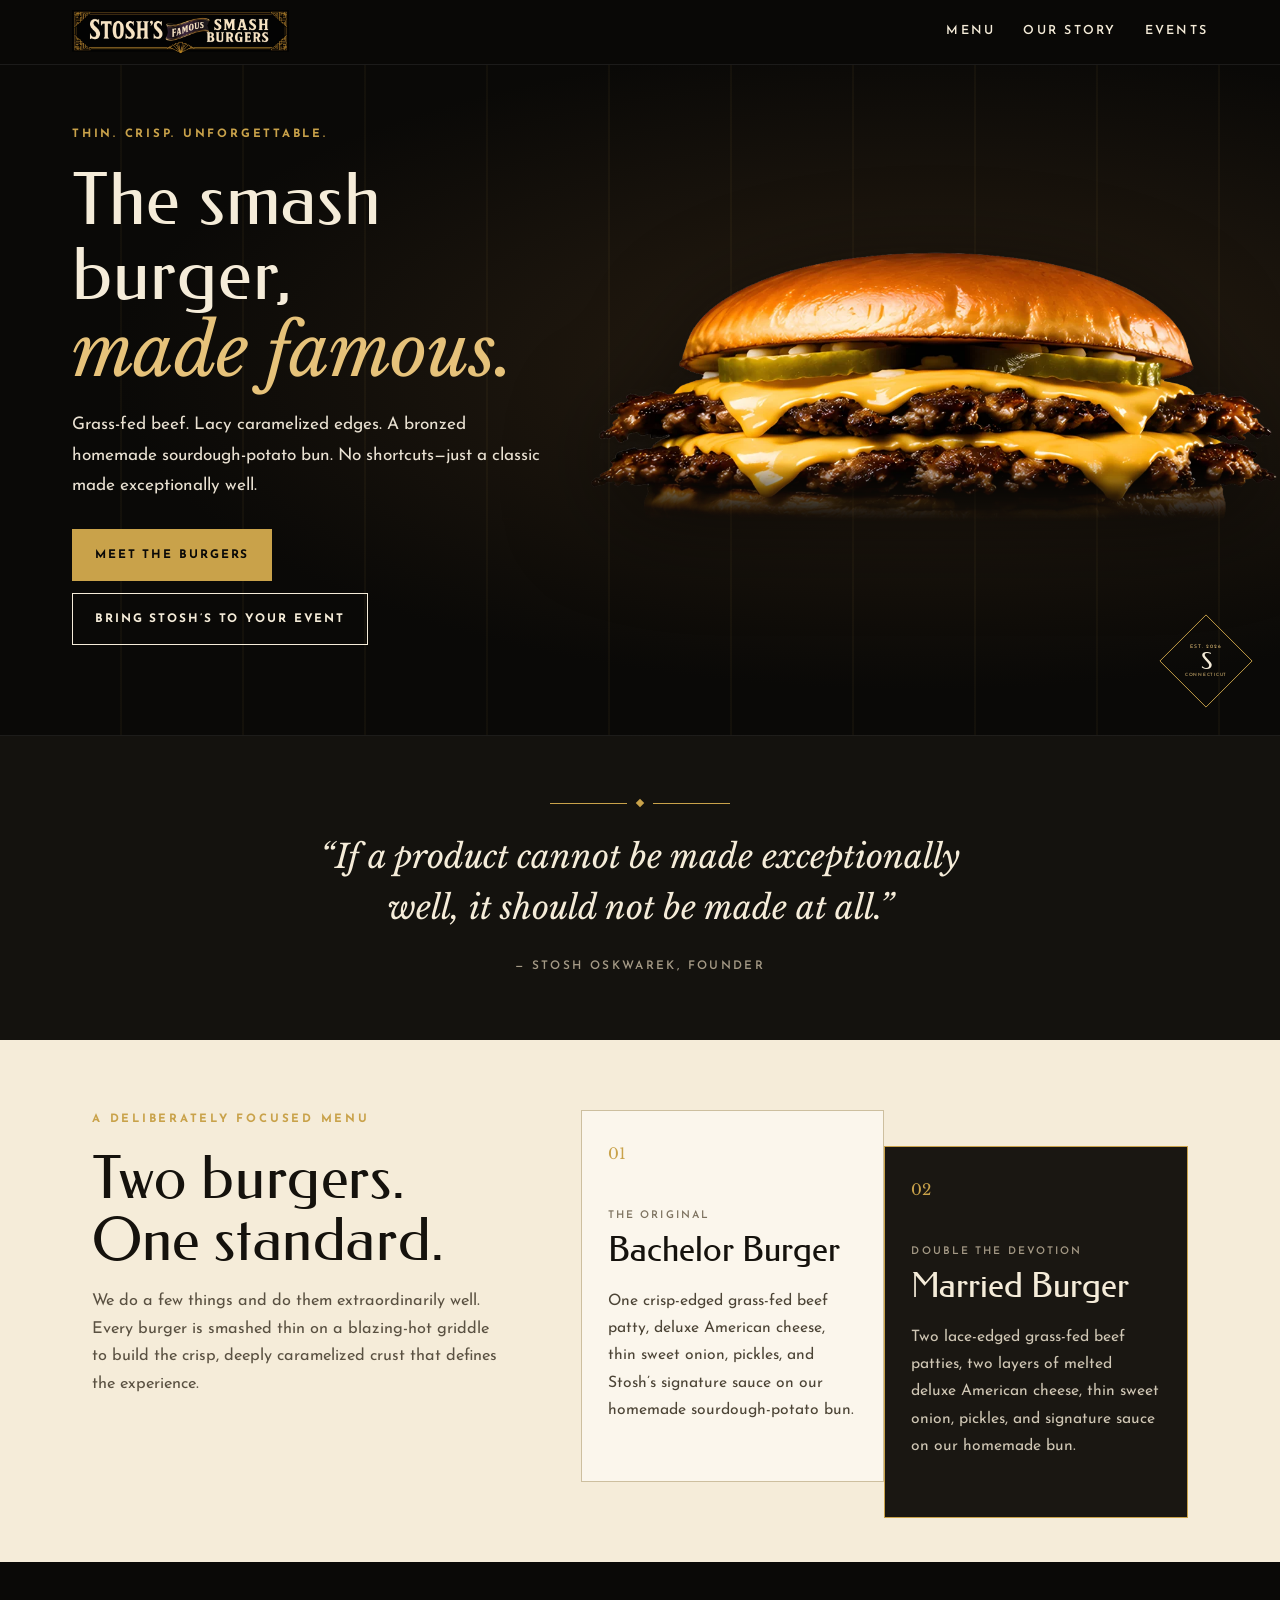
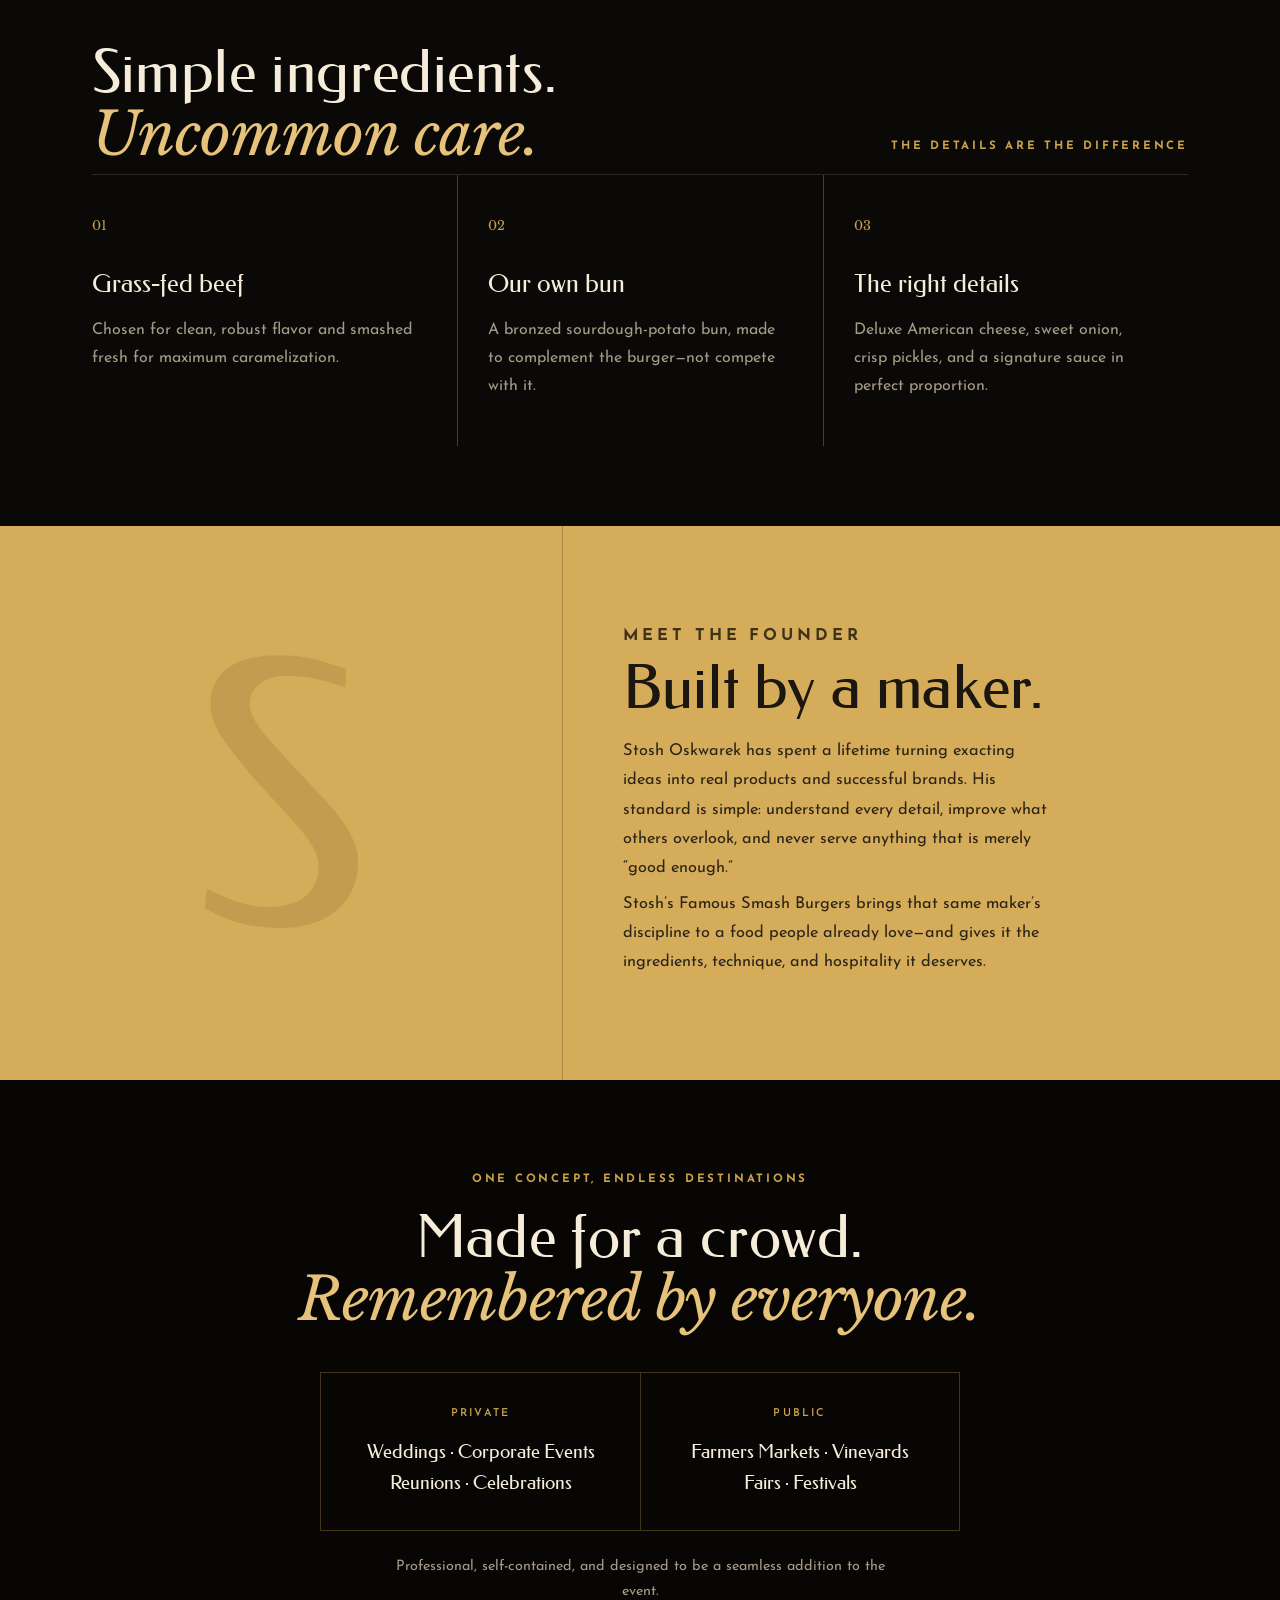
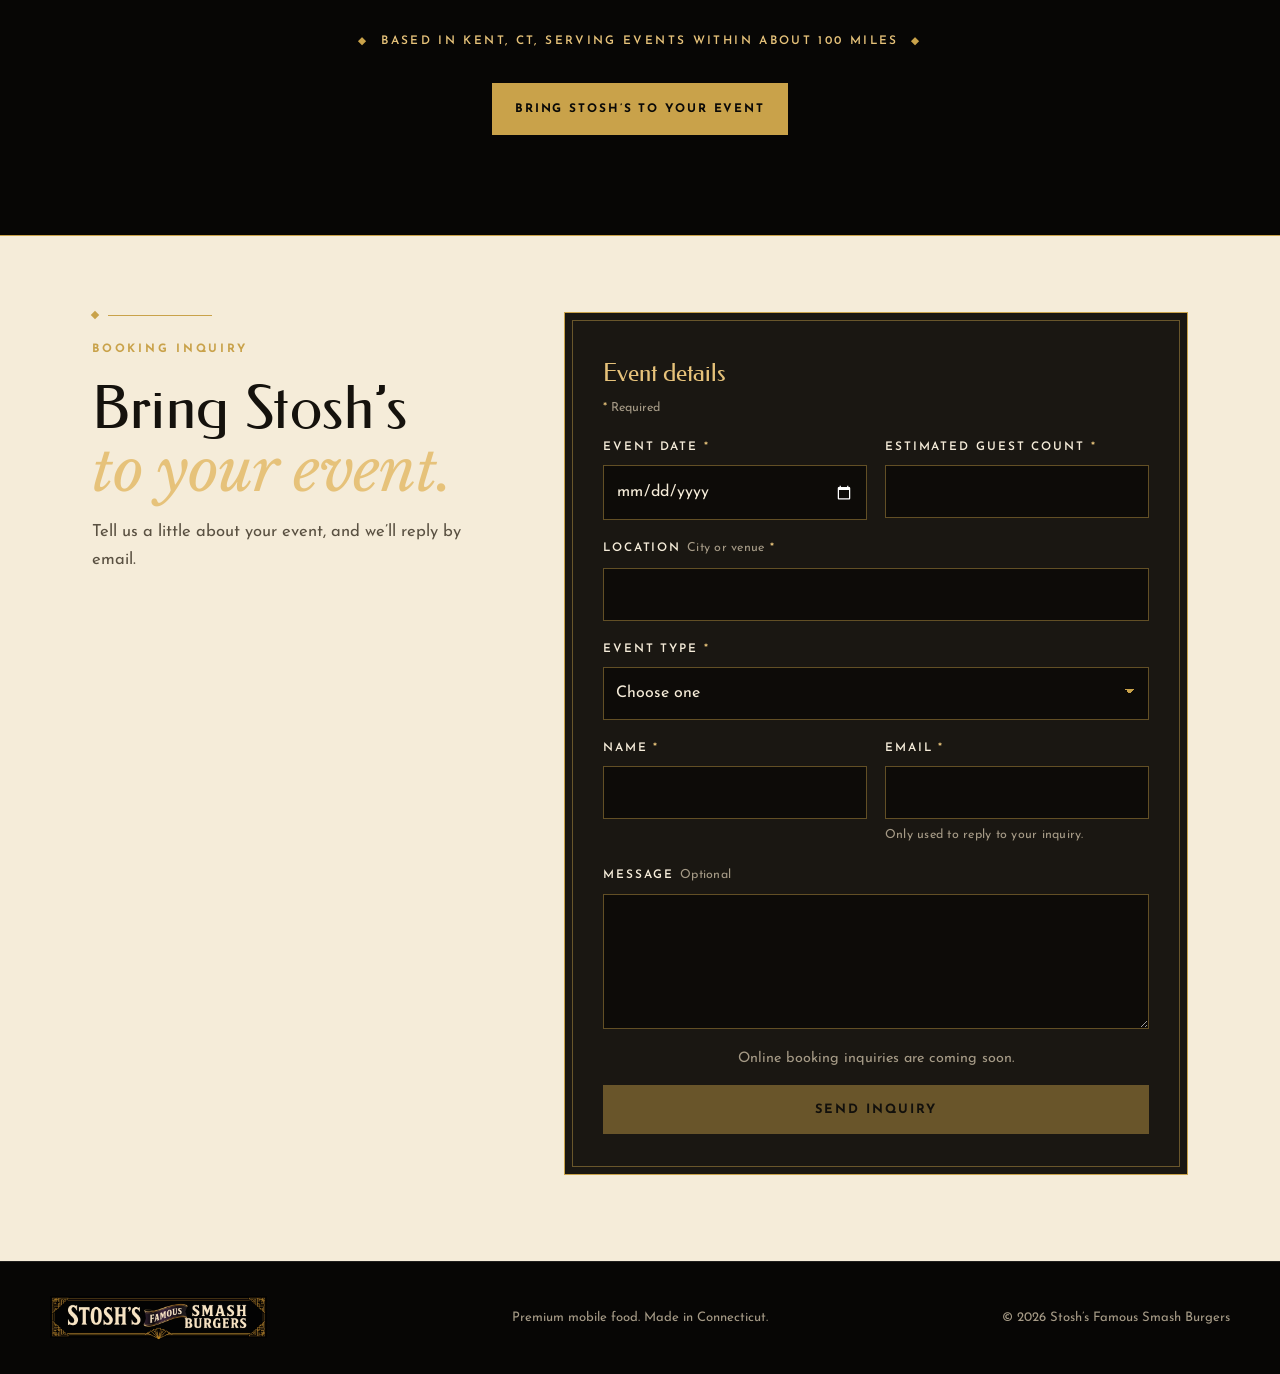
==== commit 3a95e835: "Booking inquiry section (#book, form off until FORM_ENDPOINT is set), Kent CT service area, EST. 202" ====
--- a/index.html
+++ b/index.html
@@ -30,7 +30,7 @@
 <link href="https://fonts.googleapis.com/css2?family=Federo&family=Josefin+Sans:wght@400;600;700&family=Libre+Baskerville:ital,wght@0,400;0,700;1,400&display=swap" rel="stylesheet">
 <link rel="stylesheet" href="style.css">
 <script type="application/ld+json">
-{"@context":"https://schema.org","@type":"FoodEstablishment","name":"Stosh’s Famous Smash Burgers","url":"https://www.stoshsmashburgers.com/","image":"https://www.stoshsmashburgers.com/assets/stosh-smash-burgers-share.jpg","logo":"https://www.stoshsmashburgers.com/assets/icon-512.png","description":"Premium mobile food. Made in Connecticut. Smash burgers made with grass-fed beef on a homemade sourdough-potato bun, for weddings, corporate events, reunions, celebrations, farmers markets, vineyards, fairs and festivals.","slogan":"Thin. Crisp. Unforgettable.","servesCuisine":"Burgers","founder":{"@type":"Person","name":"Stosh Oskwarek"},"foundingLocation":{"@type":"Place","name":"Connecticut"},"hasMenu":{"@type":"Menu","hasMenuSection":{"@type":"MenuSection","name":"Burgers","hasMenuItem":[{"@type":"MenuItem","name":"Bachelor Burger®","description":"One crisp-edged grass-fed beef patty, deluxe American cheese, thin sweet onion, pickles, and Stosh’s signature sauce on our homemade sourdough-potato bun."},{"@type":"MenuItem","name":"Married Burger®","description":"Two lace-edged grass-fed beef patties, two layers of melted deluxe American cheese, thin sweet onion, pickles, and signature sauce on our homemade bun."}]}}}
+{"@context":"https://schema.org","@type":"FoodEstablishment","name":"Stosh’s Famous Smash Burgers","url":"https://www.stoshsmashburgers.com/","image":"https://www.stoshsmashburgers.com/assets/stosh-smash-burgers-share.jpg","logo":"https://www.stoshsmashburgers.com/assets/icon-512.png","description":"Premium mobile food. Made in Connecticut. Smash burgers made with grass-fed beef on a homemade sourdough-potato bun, for weddings, corporate events, reunions, celebrations, farmers markets, vineyards, fairs and festivals.","slogan":"Thin. Crisp. Unforgettable.","servesCuisine":"Burgers","founder":{"@type":"Person","name":"Stosh Oskwarek"},"foundingDate":"2026","foundingLocation":{"@type":"Place","name":"Connecticut"},"address":{"@type":"PostalAddress","addressLocality":"Kent","addressRegion":"CT"},"areaServed":{"@type":"GeoCircle","geoMidpoint":{"@type":"GeoCoordinates","latitude":41.7245,"longitude":-73.4768},"geoRadius":160934},"hasMenu":{"@type":"Menu","hasMenuSection":{"@type":"MenuSection","name":"Burgers","hasMenuItem":[{"@type":"MenuItem","name":"Bachelor Burger","description":"One crisp-edged grass-fed beef patty, deluxe American cheese, thin sweet onion, pickles, and Stosh’s signature sauce on our homemade sourdough-potato bun."},{"@type":"MenuItem","name":"Married Burger","description":"Two lace-edged grass-fed beef patties, two layers of melted deluxe American cheese, thin sweet onion, pickles, and signature sauce on our homemade bun."}]}}}
 </script>
 </head>
 <body>
@@ -48,11 +48,11 @@
         <p class="eyebrow">Thin. Crisp. Unforgettable.</p>
         <h1 id="hero-title" class="display">The smash burger, <em>made famous.</em></h1>
         <p class="lede">Grass-fed beef. Lacy caramelized edges. A bronzed homemade sourdough-potato bun. No shortcuts—just a classic made exceptionally well.</p>
-        <div class="btns"><a class="btn solid" href="#menu">Meet the Burgers</a><a class="btn line" href="#events">Bring Stosh’s to Your Event</a></div>
+        <div class="btns"><a class="btn solid" href="#menu">Meet the Burgers</a><a class="btn line" href="#book">Bring Stosh’s to Your Event</a></div>
       </div>
       <div class="hero-art"><img src="assets/hero-smash-burger.webp" width="1400" height="449" fetchpriority="high" alt="A double smash burger with melted American cheese and pickles on a bronzed bun"></div>
     </div>
-    <svg class="badge" viewBox="0 0 100 100" role="img" aria-label="Est. Connecticut"><path d="M50 2 L98 50 L50 98 L2 50 Z" fill="none" stroke="#c9a24a" stroke-width="1"/><text x="62" y="38" fill="#e6c27a" font-family="Josefin Sans,sans-serif" font-size="5" letter-spacing=".8">EST.</text><text x="50" y="58" text-anchor="middle" fill="#f5ecd9" font-family="Federo,serif" font-size="24">S</text><text x="50" y="66" text-anchor="middle" fill="#e6c27a" font-family="Josefin Sans,sans-serif" font-size="4.6" letter-spacing=".8">CONNECTICUT</text></svg>
+    <svg class="badge" viewBox="0 0 100 100" role="img" aria-label="Est. 2026, Connecticut"><path d="M50 2 L98 50 L50 98 L2 50 Z" fill="none" stroke="#c9a24a" stroke-width="1"/><text x="50" y="36" text-anchor="middle" fill="#e6c27a" font-family="Josefin Sans,sans-serif" font-size="5.2" letter-spacing=".9">EST. 2026</text><text x="50" y="58" text-anchor="middle" fill="#f5ecd9" font-family="Federo,serif" font-size="24">S</text><text x="50" y="66" text-anchor="middle" fill="#e6c27a" font-family="Josefin Sans,sans-serif" font-size="4.6" letter-spacing=".8">CONNECTICUT</text></svg>
   </section>
 
   <section class="quote" aria-label="Founder quote">
@@ -74,13 +74,13 @@
         <article class="card light">
           <p class="num">01</p>
           <p class="kick">The Original</p>
-          <h3>Bachelor Burger<sup>®</sup></h3>
+          <h3>Bachelor Burger</h3>
           <p class="desc">One crisp-edged grass-fed beef patty, deluxe American cheese, thin sweet onion, pickles, and Stosh’s signature sauce on our homemade sourdough-potato bun.</p>
         </article>
         <article class="card dark">
           <p class="num">02</p>
           <p class="kick">Double the Devotion</p>
-          <h3>Married Burger<sup>®</sup></h3>
+          <h3>Married Burger</h3>
           <p class="desc">Two lace-edged grass-fed beef patties, two layers of melted deluxe American cheese, thin sweet onion, pickles, and signature sauce on our homemade bun.</p>
         </article>
       </div>
@@ -120,6 +120,64 @@
         <div><h3>PUBLIC</h3><p>Farmers Markets · Vineyards<br>Fairs · Festivals</p></div>
       </div>
       <p class="note">Professional, self-contained, and designed to be a seamless addition to the event.</p>
+      <p class="service-area"><span aria-hidden="true">◆</span> Based in Kent, CT, serving events within about 100 miles <span aria-hidden="true">◆</span></p>
+      <p class="ev-cta"><a class="btn solid" href="#book">Bring Stosh’s to Your Event</a></p>
+    </div>
+  </section>
+
+  <section class="book" id="book" aria-labelledby="book-title">
+    <div class="wrap book-grid">
+      <div class="book-head">
+        <div class="rule left" aria-hidden="true"><i></i></div>
+        <p class="eyebrow">Booking Inquiry</p>
+        <h2 id="book-title" class="display">Bring Stosh’s <em>to your event.</em></h2>
+        <p class="book-lede">Tell us a little about your event, and we’ll reply by email.</p>
+      </div>
+      <div class="book-card">
+        <form id="book-form" method="POST" novalidate aria-labelledby="book-form-title">
+          <h3 id="book-form-title" class="form-title">Event details</h3>
+          <input type="hidden" name="_subject" value="New booking inquiry - Stosh’s Famous Smash Burgers">
+          <div class="honey" aria-hidden="true"><label for="b-gotcha">Leave this empty</label><input id="b-gotcha" type="text" name="_gotcha" tabindex="-1" autocomplete="off"></div>
+          <p class="req-note"><span aria-hidden="true">*</span> Required</p>
+          <div class="grid2">
+            <div class="field"><label for="b-date">Event date <span class="req" aria-hidden="true">*</span></label><input id="b-date" name="event_date" type="date" required aria-describedby="b-date-err"><p class="ferr" id="b-date-err" hidden></p></div>
+            <div class="field"><label for="b-guests">Estimated guest count <span class="req" aria-hidden="true">*</span></label><input id="b-guests" name="guest_count" type="number" inputmode="numeric" min="1" max="100000" step="1" required aria-describedby="b-guests-err"><p class="ferr" id="b-guests-err" hidden></p></div>
+          </div>
+          <div class="field"><label for="b-location">Location <span class="hint">City or venue</span> <span class="req" aria-hidden="true">*</span></label><input id="b-location" name="location" type="text" autocomplete="address-level2" required aria-describedby="b-location-err"><p class="ferr" id="b-location-err" hidden></p></div>
+          <div class="field"><label for="b-type">Event type <span class="req" aria-hidden="true">*</span></label>
+            <select id="b-type" name="event_type" required aria-describedby="b-type-err">
+              <option value="">Choose one</option>
+              <optgroup label="Private">
+                <option value="Private: Wedding">Wedding</option>
+                <option value="Private: Corporate Event">Corporate Event</option>
+                <option value="Private: Reunion">Reunion</option>
+                <option value="Private: Celebration">Celebration</option>
+                <option value="Private: Other">Other private event</option>
+              </optgroup>
+              <optgroup label="Public">
+                <option value="Public: Farmers Market">Farmers Market</option>
+                <option value="Public: Vineyard">Vineyard</option>
+                <option value="Public: Fair">Fair</option>
+                <option value="Public: Festival">Festival</option>
+                <option value="Public: Other">Other public event</option>
+              </optgroup>
+            </select><p class="ferr" id="b-type-err" hidden></p></div>
+          <div class="grid2">
+            <div class="field"><label for="b-name">Name <span class="req" aria-hidden="true">*</span></label><input id="b-name" name="name" type="text" autocomplete="name" required aria-describedby="b-name-err"><p class="ferr" id="b-name-err" hidden></p></div>
+            <div class="field"><label for="b-email">Email <span class="req" aria-hidden="true">*</span></label><input id="b-email" name="email" type="email" autocomplete="email" inputmode="email" required aria-describedby="b-email-hint b-email-err"><span id="b-email-hint" class="hint">Only used to reply to your inquiry.</span><p class="ferr" id="b-email-err" hidden></p></div>
+          </div>
+          <div class="field"><label for="b-msg">Message <span class="hint">Optional</span></label><textarea id="b-msg" name="message" rows="4"></textarea></div>
+          <p class="form-err" id="book-err" role="alert" tabindex="-1" hidden>Sorry, your inquiry didn’t go through. Please check your connection and try again in a moment.</p>
+          <p class="form-off" id="book-off" hidden>Online booking inquiries are coming soon.</p>
+          <button class="btn solid block" type="submit" disabled aria-disabled="true">Send Inquiry</button>
+          <noscript><p class="form-off">Please turn on JavaScript to send a booking inquiry.</p></noscript>
+        </form>
+        <div class="form-ok" id="book-ok" role="status" tabindex="-1" hidden>
+          <div class="rule" aria-hidden="true"><i></i></div>
+          <h3 class="display">Thank you.</h3>
+          <p>Your inquiry is on its way. We’ll reply by email soon.</p>
+        </div>
+      </div>
     </div>
   </section>
 </main>
@@ -130,5 +188,6 @@
     <p class="r">© 2026 Stosh’s Famous Smash Burgers</p>
   </div>
 </footer>
+<script src="booking.js"></script>
 </body>
 </html>
--- a/style.css
+++ b/style.css
@@ -50,7 +50,6 @@
 .card .num{font-family:"Libre Baskerville",serif;color:var(--gold);font-size:.95rem;margin:0 0 40px}
 .card .kick{font-family:"Josefin Sans",sans-serif;font-weight:600;font-size:.66rem;letter-spacing:.2em;text-transform:uppercase;margin:0 0 6px}
 .card h3{font-family:"Federo",serif;font-weight:400;font-size:clamp(1.8rem,6vw,2.1rem);margin:0 0 18px;line-height:1.15}
-.card h3 sup{font-size:.35em;color:var(--gold);vertical-align:super}
 .card p.desc{font-family:"Josefin Sans",sans-serif;font-size:.98rem;line-height:1.75;margin:0}
 .card.light{background:#fbf6ec;border:1px solid #cdbf9f;color:#4c4436}.card.light .kick{color:#7d725f}.card.light h3{color:#15120d}
 .card.dark{background:var(--ink-2);border:1px solid var(--gold);color:#cfc6b4}.card.dark .kick{color:var(--muted)}.card.dark h3{color:var(--cream)}
@@ -95,3 +94,41 @@
 .nf img.mark{max-width:520px;width:100%}
 .nf h1{font-size:clamp(2.2rem,8vw,3.4rem);margin:20px 0 10px}
 .nf p{font-family:"Josefin Sans",sans-serif;color:var(--muted);margin:0 0 26px}
+/* events CTA + booking inquiry */
+.ev-cta{margin:30px 0 0}
+.book{background:var(--cream);color:var(--text);padding:76px 0 86px;border-top:1px solid var(--gold)}
+.book-grid{display:grid;gap:34px}
+.book .rule.left{margin:0 0 22px;width:120px}
+.book .rule.left::before{display:none}
+.book h2{font-size:clamp(2.4rem,9vw,3.7rem);color:#15120d}
+.book-lede{font-family:"Josefin Sans",sans-serif;font-size:1.04rem;color:#5a5142;max-width:24rem;margin:16px 0 0}
+.book-card{background:var(--ink-2);color:var(--cream);border:1px solid var(--gold);outline:1px solid rgba(201,162,74,.45);outline-offset:-9px;padding:30px 22px 32px}
+.form-title{font-family:"Federo",serif;font-weight:400;font-size:1.5rem;color:var(--gold-2);margin:0 0 4px}
+.req-note{font-family:"Josefin Sans",sans-serif;font-size:.78rem;color:var(--muted);margin:0 0 18px}
+.req,.req-note span{color:var(--gold-2)}
+.grid2{display:grid;gap:0 18px}
+@media (min-width:640px){.grid2{grid-template-columns:1fr 1fr}}
+.field{margin:0 0 18px;display:flex;flex-direction:column}
+.field label{font-family:"Josefin Sans",sans-serif;font-weight:600;font-size:.74rem;letter-spacing:.16em;text-transform:uppercase;color:var(--cream);margin:0 0 8px}
+.field .hint,.book .hint{font-family:"Josefin Sans",sans-serif;font-weight:400;font-size:.78rem;letter-spacing:.02em;text-transform:none;color:var(--muted)}
+.field>.hint{margin-top:6px}
+.field input,.field select,.field textarea{width:100%;font:inherit;font-family:"Josefin Sans",sans-serif;font-size:16px;color:var(--cream);background:#0d0b08;border:1px solid rgba(201,162,74,.45);border-radius:0;padding:12px 12px;min-height:48px;-webkit-appearance:none;appearance:none}
+.field input[type=date]{min-height:48px;color-scheme:dark}
+.field select{background-image:linear-gradient(45deg,transparent 50%,#c9a24a 50%),linear-gradient(135deg,#c9a24a 50%,transparent 50%);background-position:calc(100% - 18px) 21px,calc(100% - 13px) 21px;background-size:5px 5px;background-repeat:no-repeat;padding-right:36px}
+.field select option,.field select optgroup{background:#14120e;color:var(--cream)}
+.field textarea{resize:vertical;min-height:110px}
+.field input:focus,.field select:focus,.field textarea:focus{outline:2px solid var(--gold-2);outline-offset:1px;border-color:var(--gold-2)}
+.field [aria-invalid=true]{border-color:#e07a5f}
+.ferr{margin:6px 0 0;font-family:"Josefin Sans",sans-serif;font-size:.85rem;color:#f0a58f}
+.honey{position:absolute!important;left:-9999px;width:1px;height:1px;overflow:hidden}
+.btn.block{display:block;width:100%;font-size:.8rem;padding:17px 22px;cursor:pointer}
+.btn[disabled]{opacity:.45;cursor:not-allowed}
+.form-err{border:1px solid #e07a5f;color:#f6c1b2;background:rgba(224,122,95,.08);padding:12px 14px;font-family:"Josefin Sans",sans-serif;margin:0 0 16px}
+.form-off{font-family:"Josefin Sans",sans-serif;color:var(--muted);font-size:.9rem;text-align:center;margin:0 0 14px}
+.form-ok{text-align:center;padding:40px 10px}
+.form-ok h3{font-size:2.4rem;color:var(--cream);margin:0 0 10px}
+.form-ok p{font-family:"Josefin Sans",sans-serif;color:#cfc6b4;margin:0}
+.form-ok:focus{outline:none}
+@media (min-width:900px){.book-grid{grid-template-columns:.8fr 1.2fr;gap:56px;align-items:start}.book-head{position:sticky;top:110px}.book-card{padding:40px 38px 40px}}
+.service-area{margin:26px auto 0;font-family:"Josefin Sans",sans-serif;font-weight:600;font-size:.74rem;letter-spacing:.2em;text-transform:uppercase;color:var(--gold-2);max-width:48rem;line-height:1.9}
+.service-area span{font-size:.6rem;color:var(--gold);margin:0 6px;vertical-align:middle}
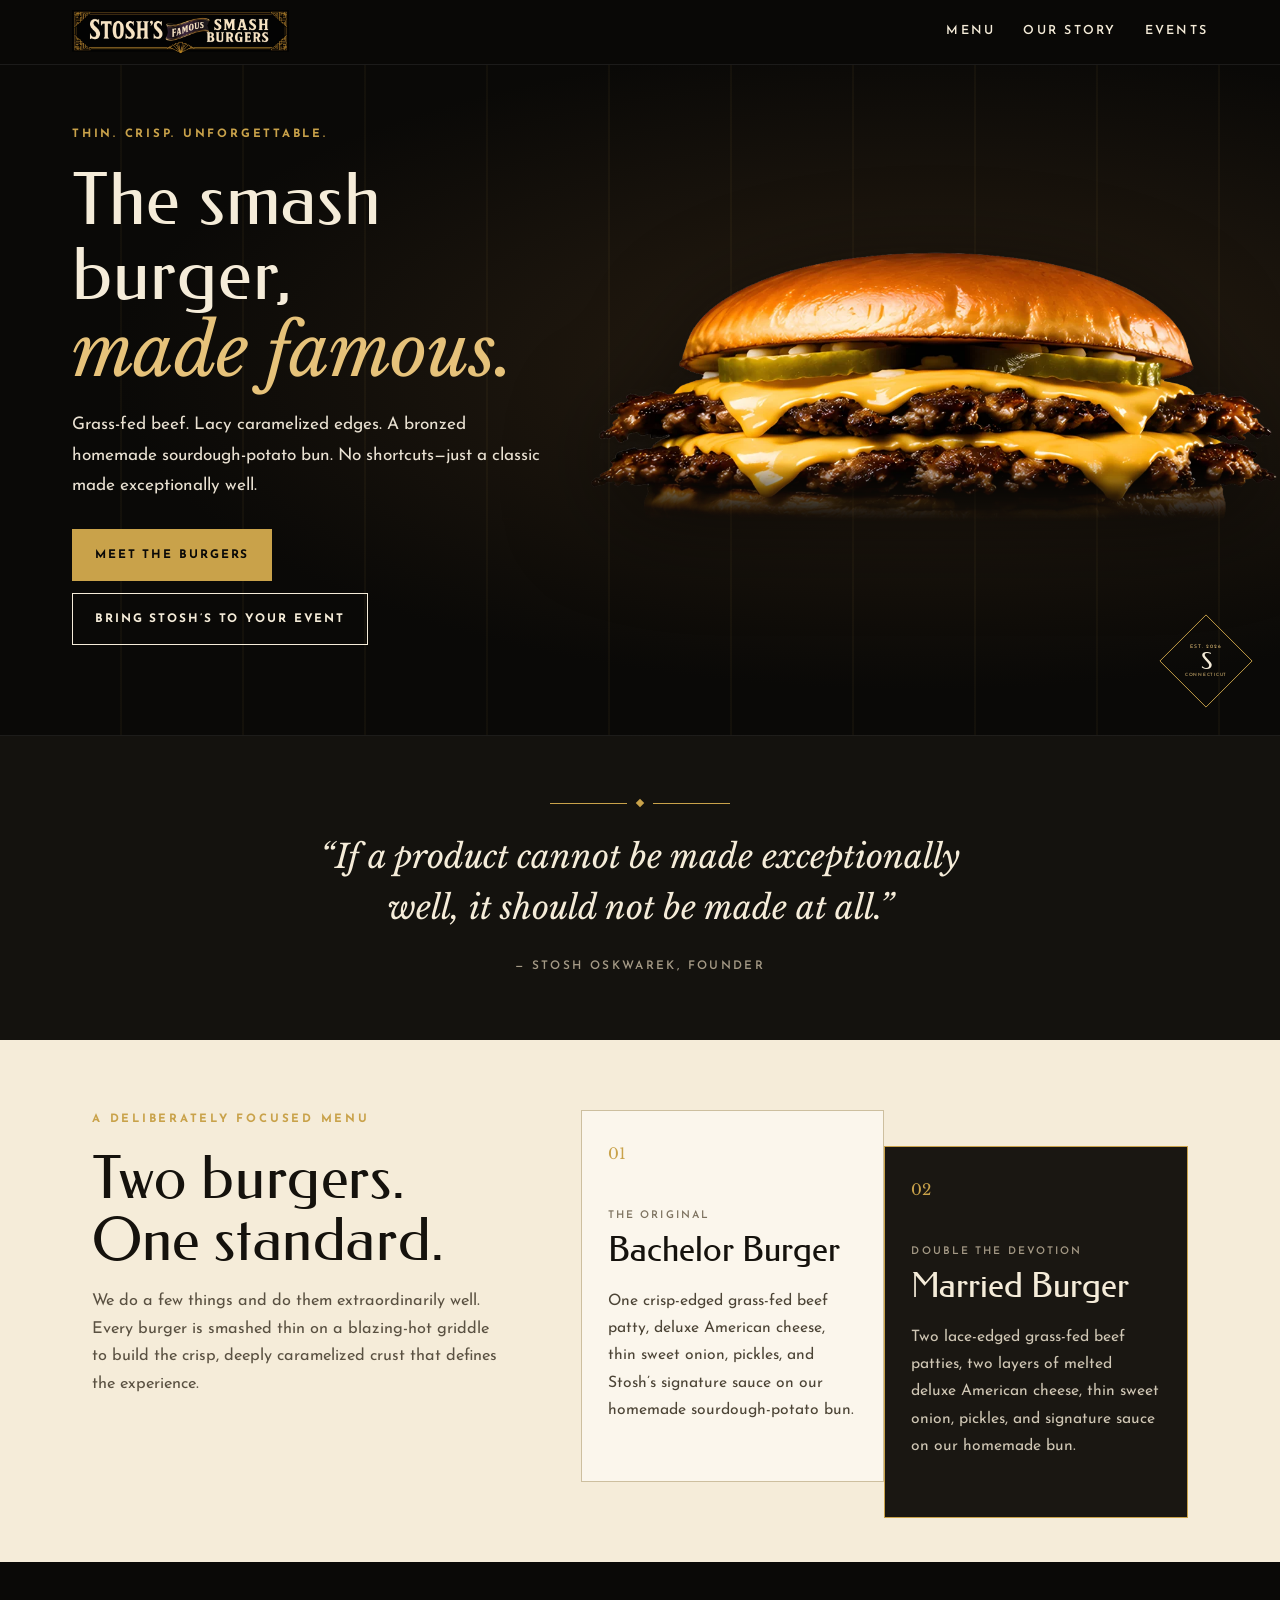
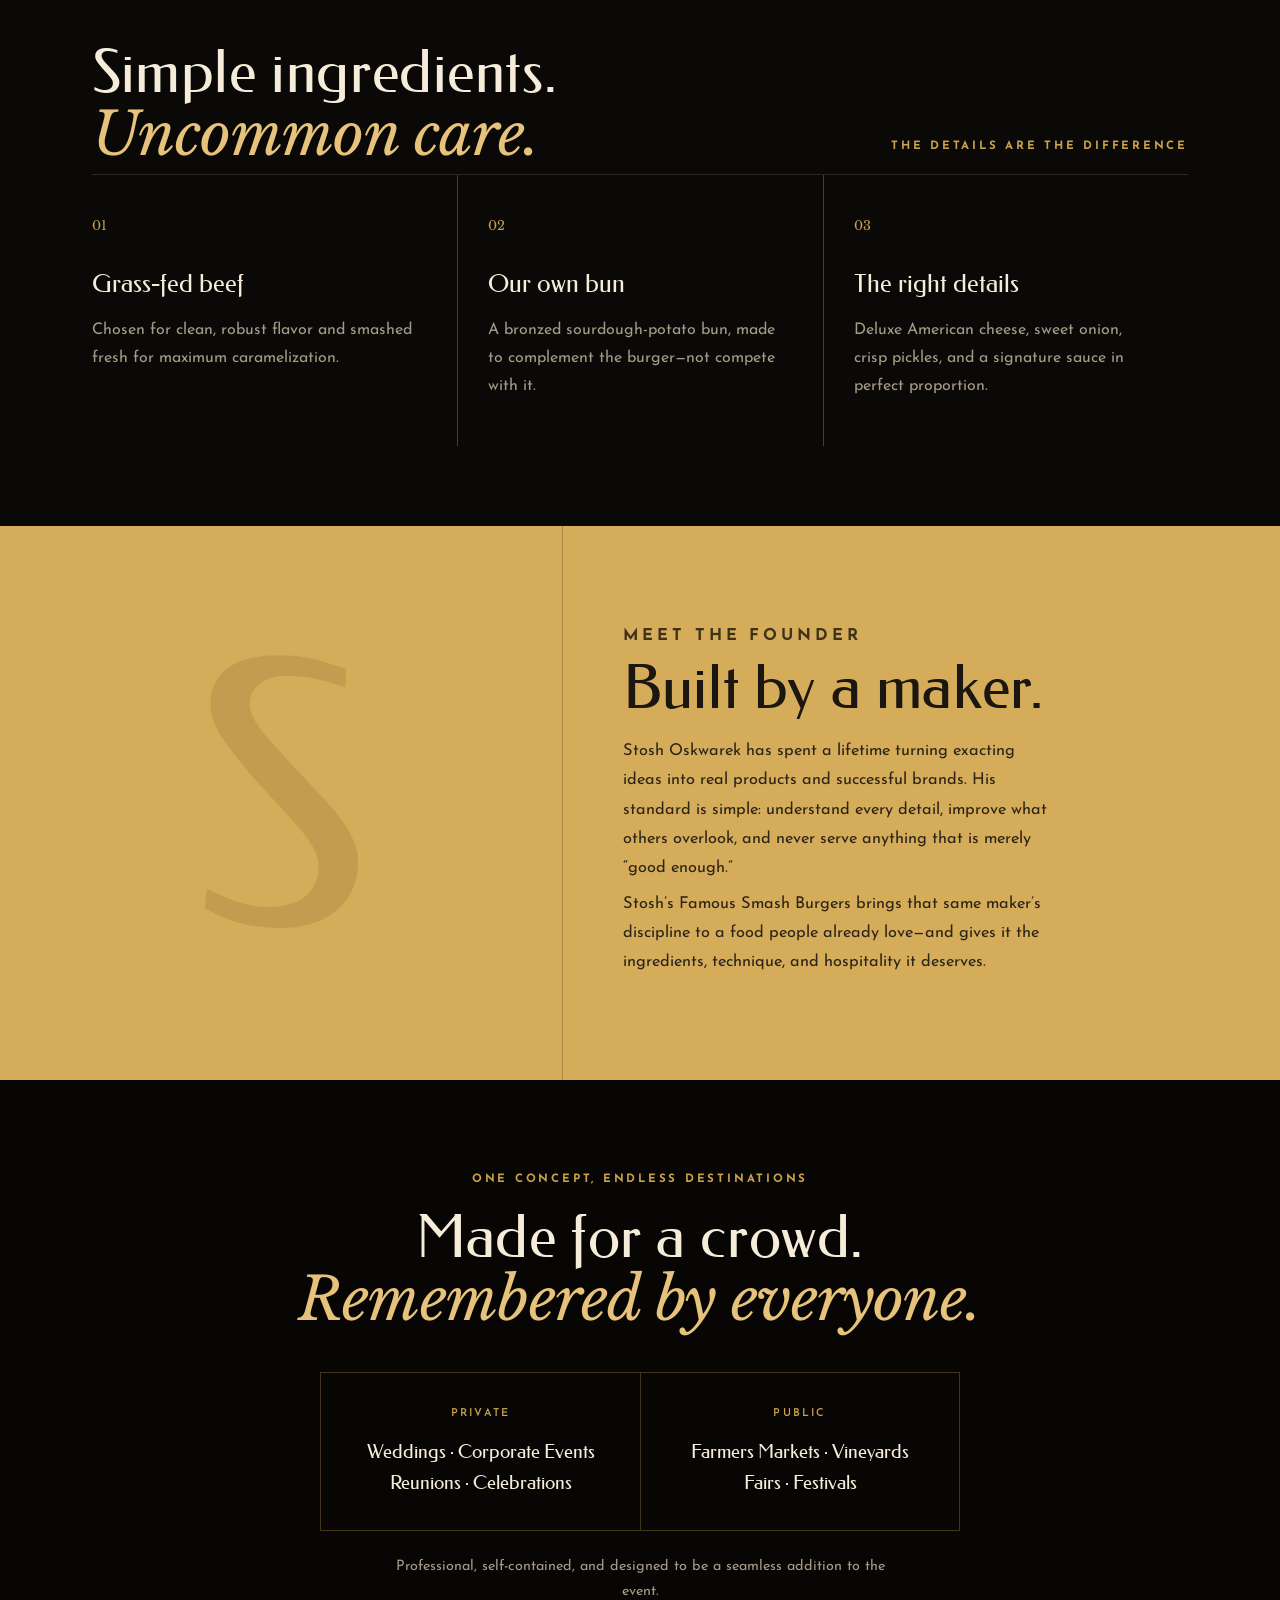
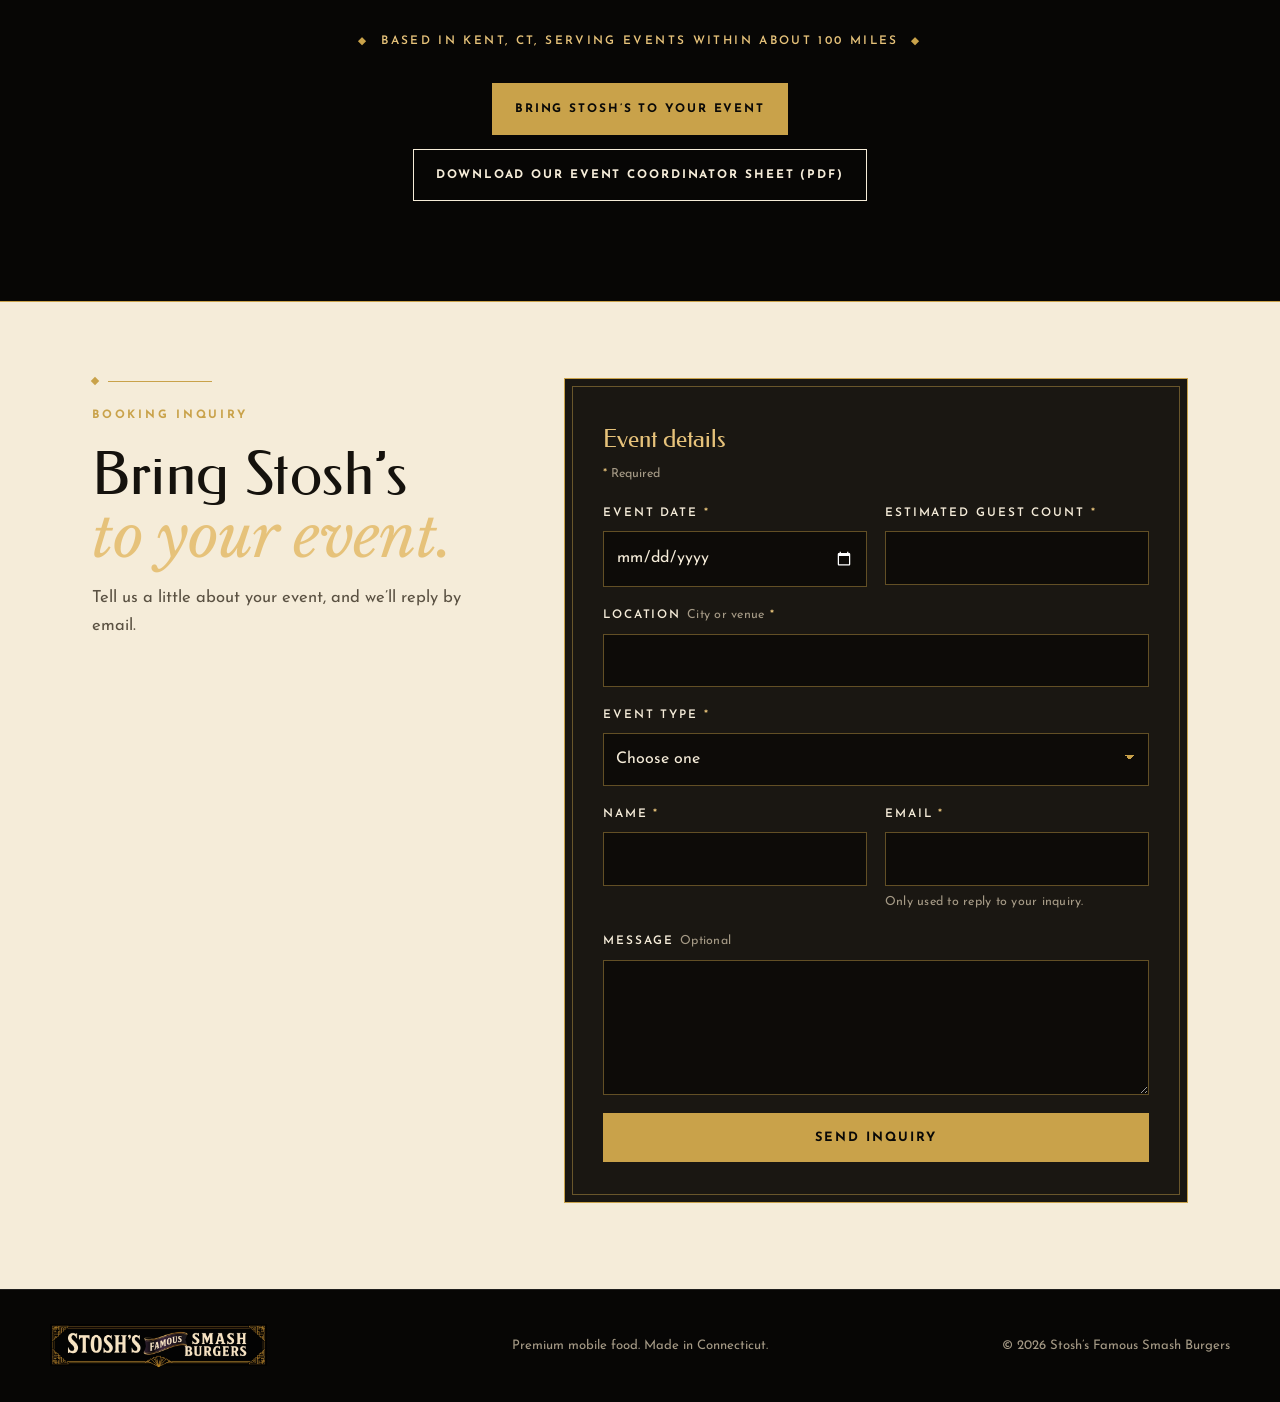
==== commit c6c26ea8: "Add downloadable event coordinator sheet (PDF)" ====
--- a/index.html
+++ b/index.html
@@ -122,6 +122,7 @@
       <p class="note">Professional, self-contained, and designed to be a seamless addition to the event.</p>
       <p class="service-area"><span aria-hidden="true">◆</span> Based in Kent, CT, serving events within about 100 miles <span aria-hidden="true">◆</span></p>
       <p class="ev-cta"><a class="btn solid" href="#book">Bring Stosh’s to Your Event</a></p>
+      <p class="ev-dl"><a class="btn line" href="/files/stosh-event-coordinators.pdf" target="_blank" rel="noopener" type="application/pdf">Download our event coordinator sheet (PDF)</a></p>
     </div>
   </section>
 
--- a/style.css
+++ b/style.css
@@ -96,6 +96,7 @@
 .nf p{font-family:"Josefin Sans",sans-serif;color:var(--muted);margin:0 0 26px}
 /* events CTA + booking inquiry */
 .ev-cta{margin:30px 0 0}
+.ev-dl{margin:14px 0 0}
 .book{background:var(--cream);color:var(--text);padding:76px 0 86px;border-top:1px solid var(--gold)}
 .book-grid{display:grid;gap:34px}
 .book .rule.left{margin:0 0 22px;width:120px}
